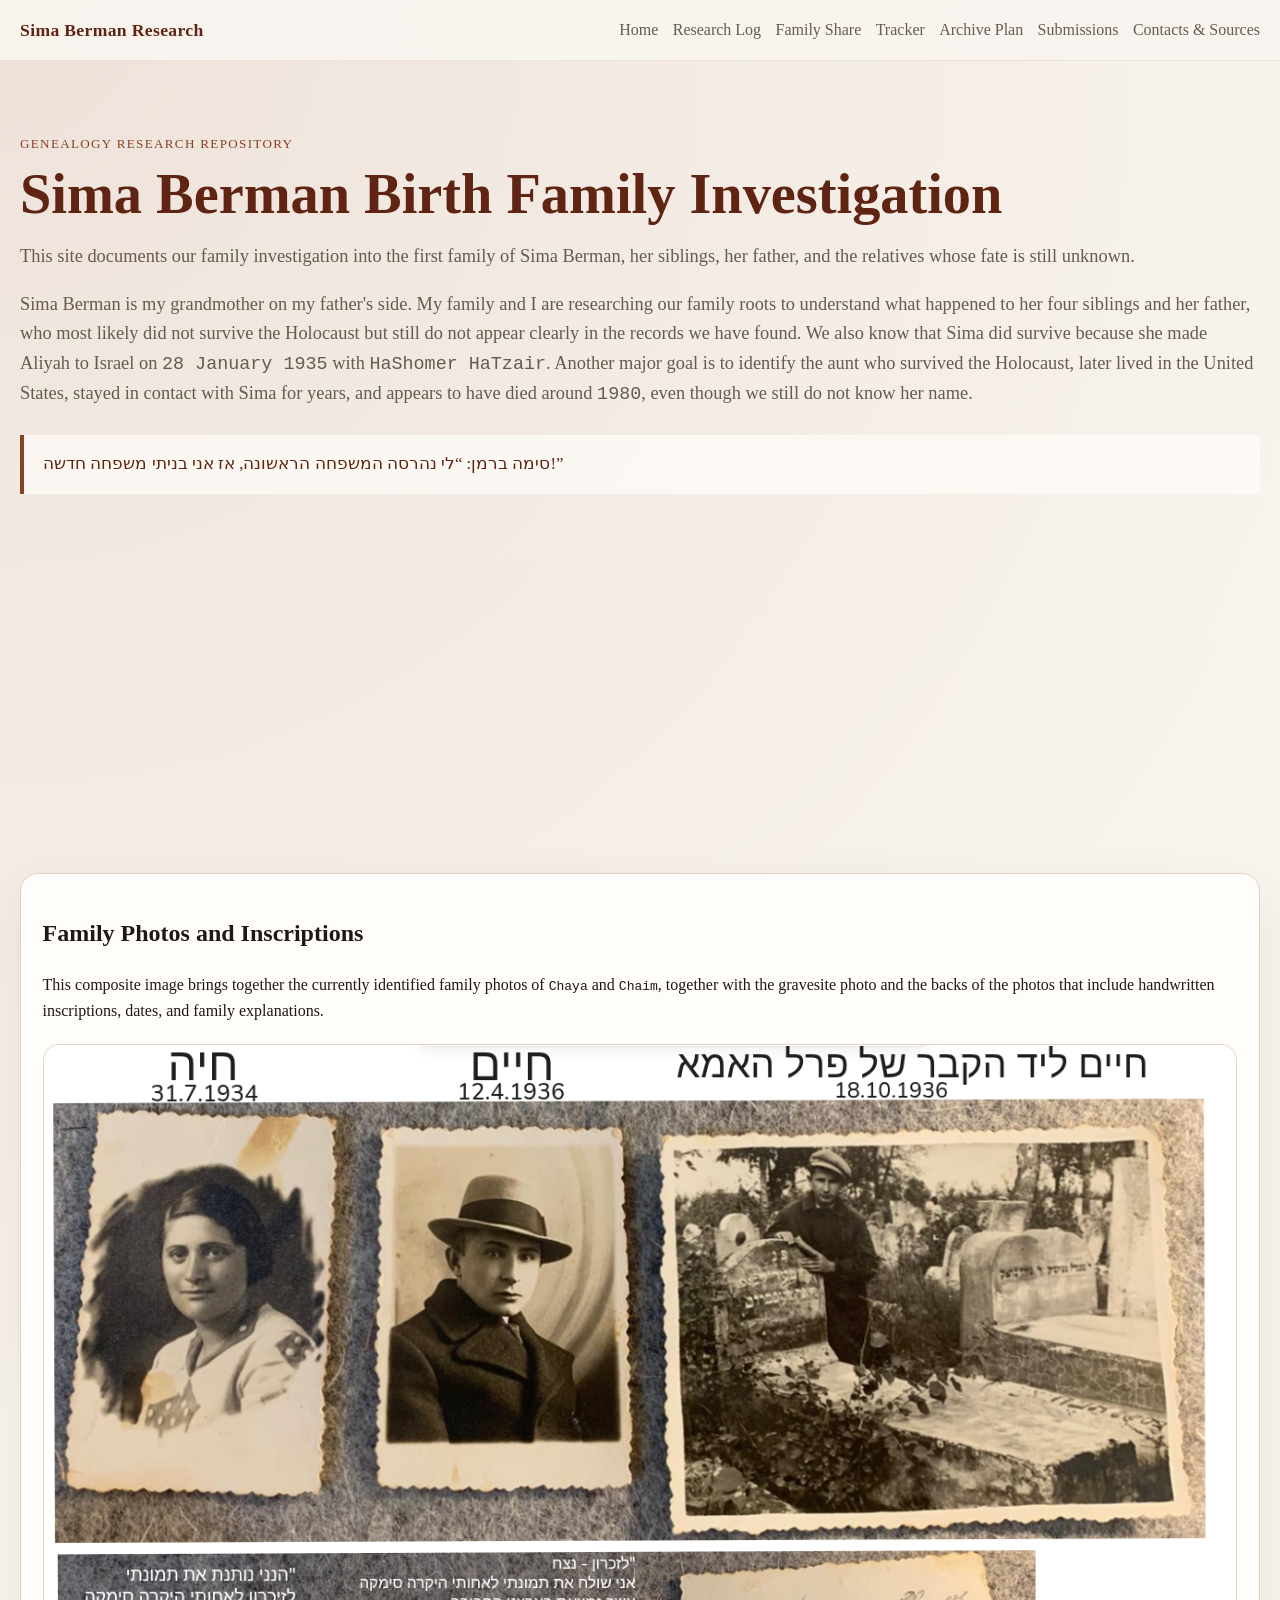
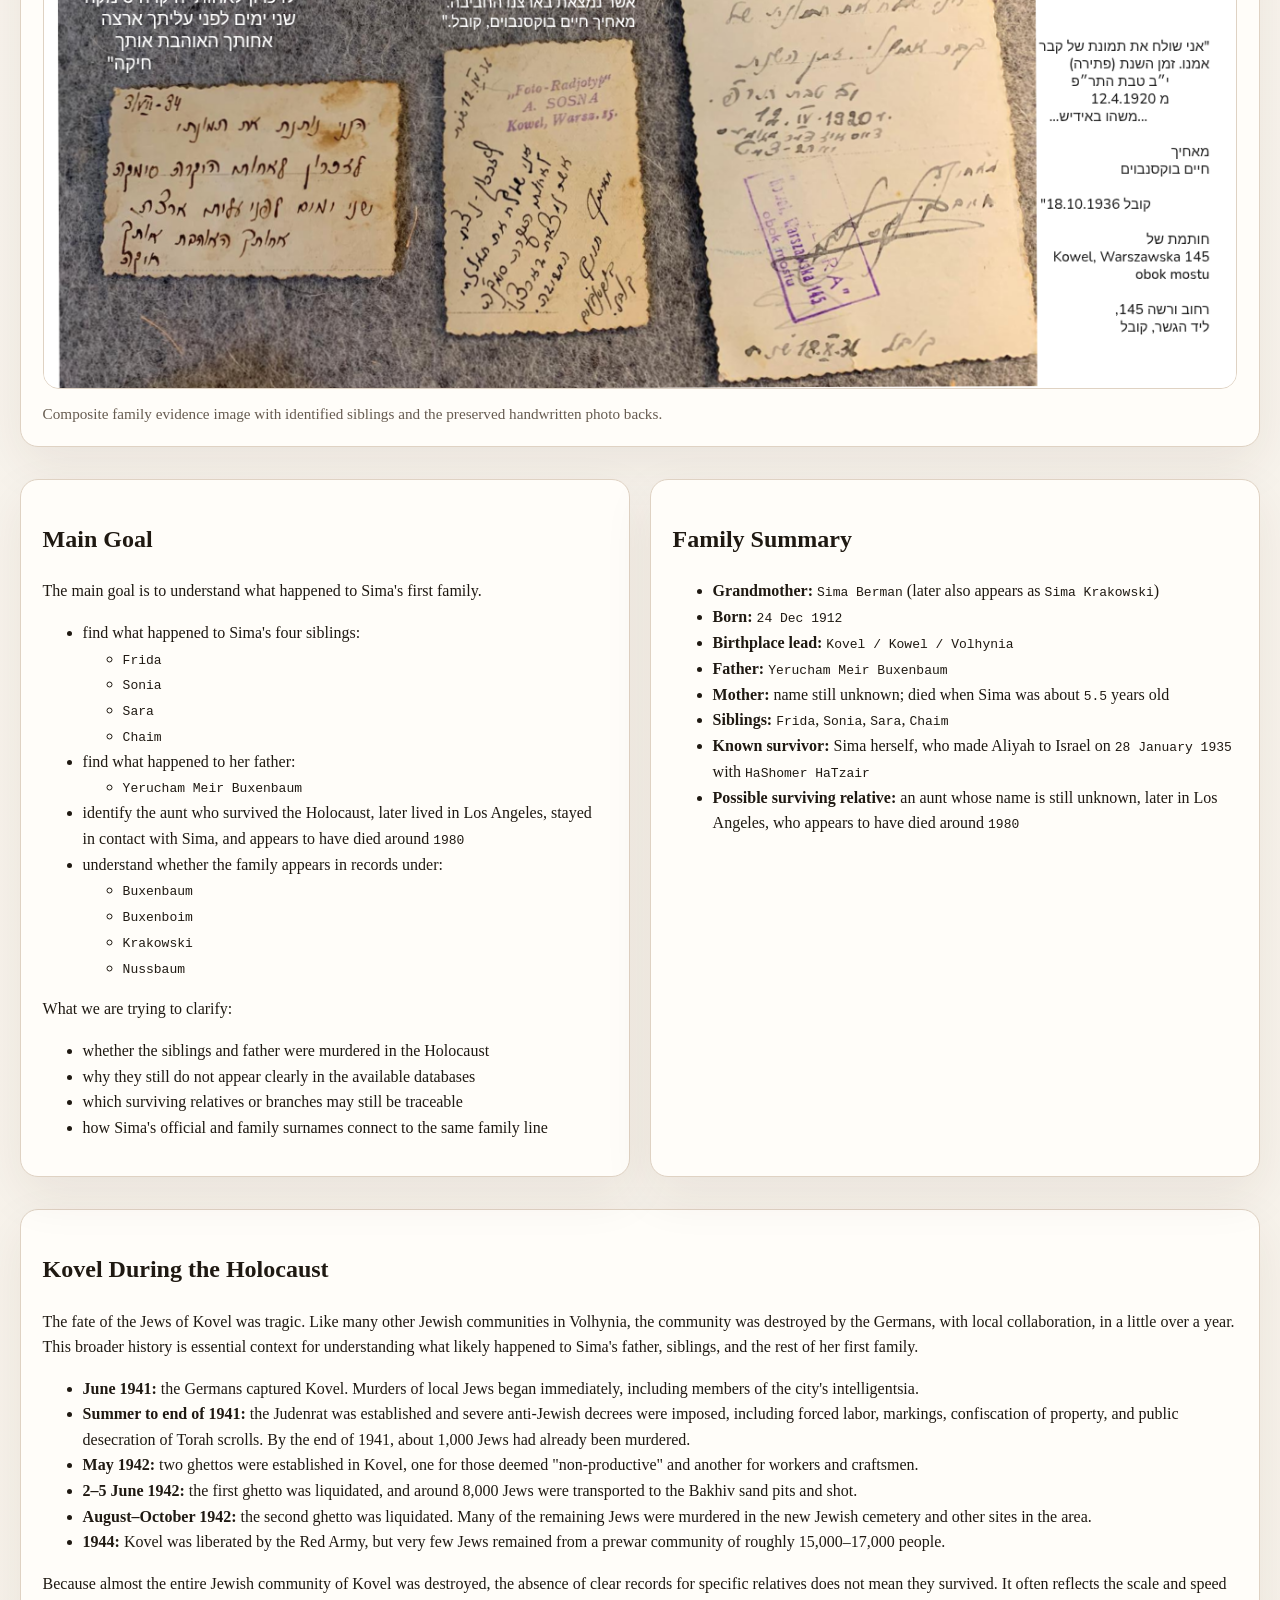
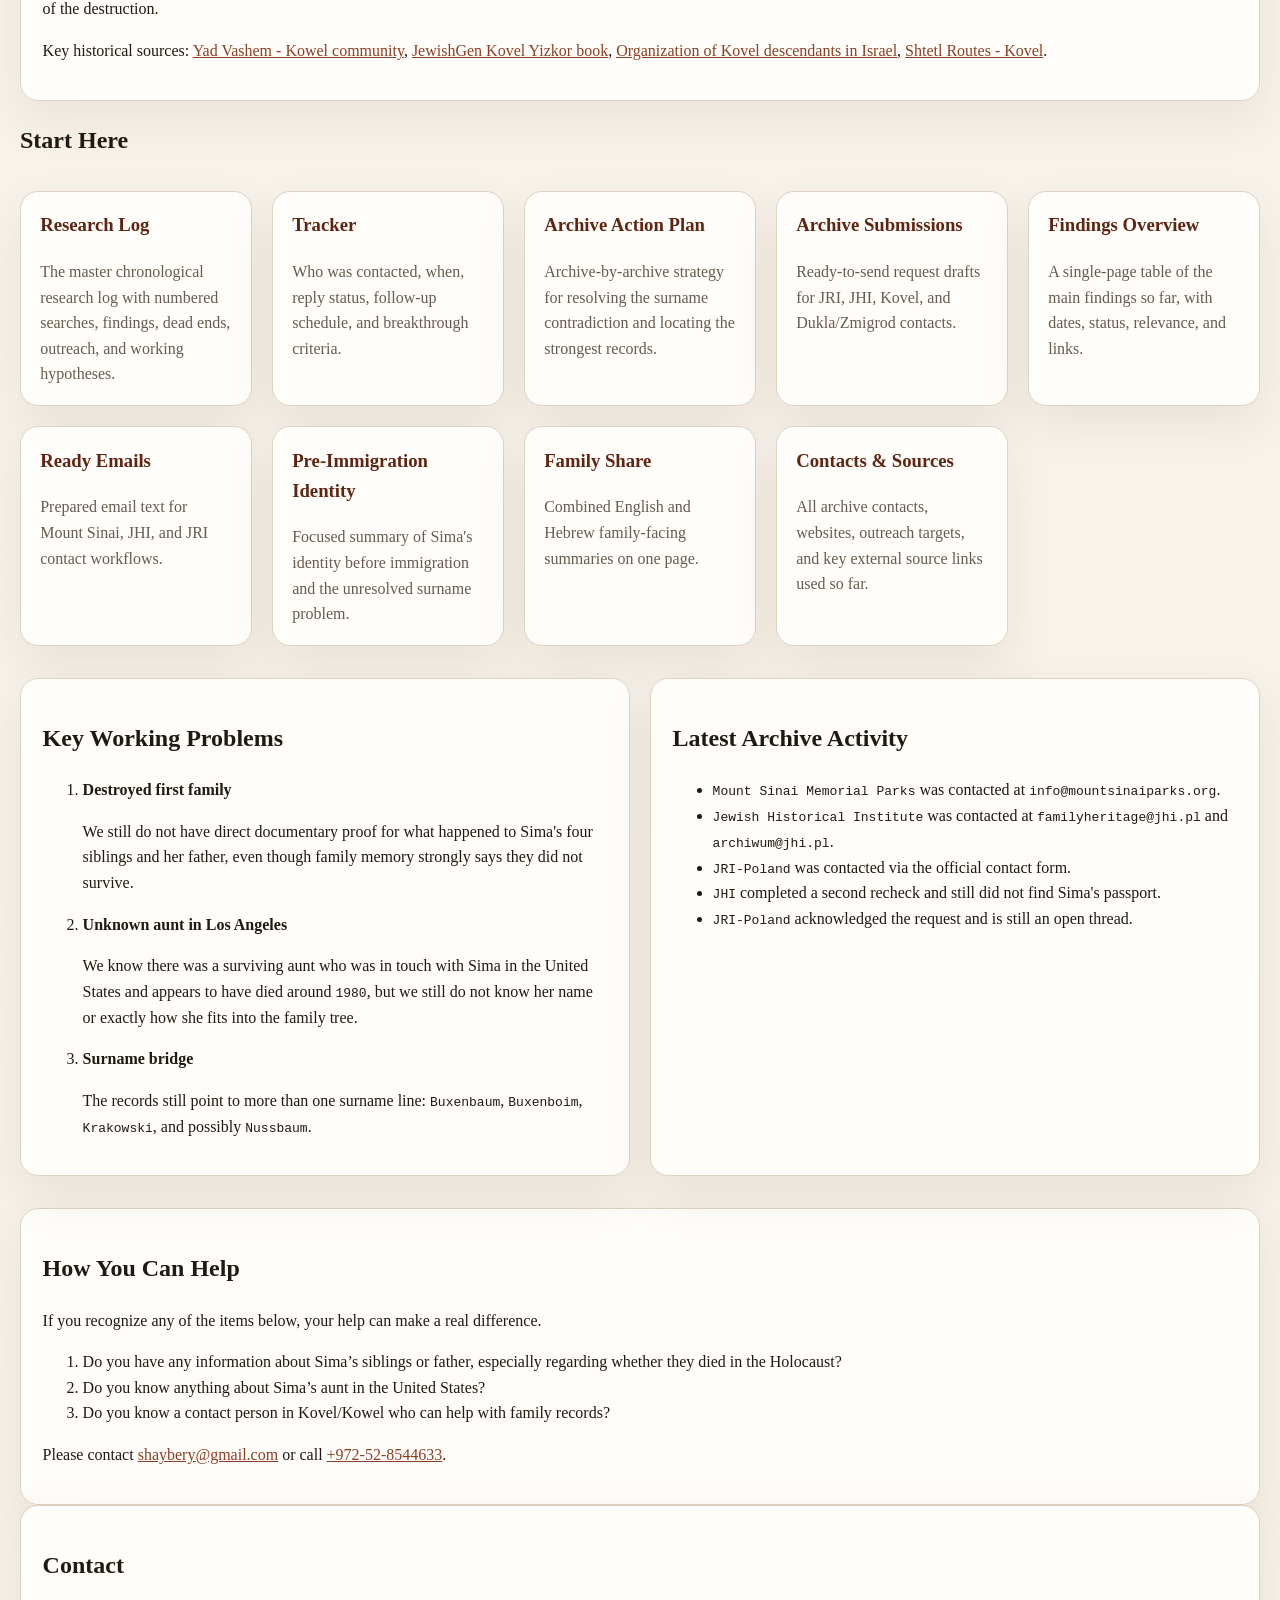
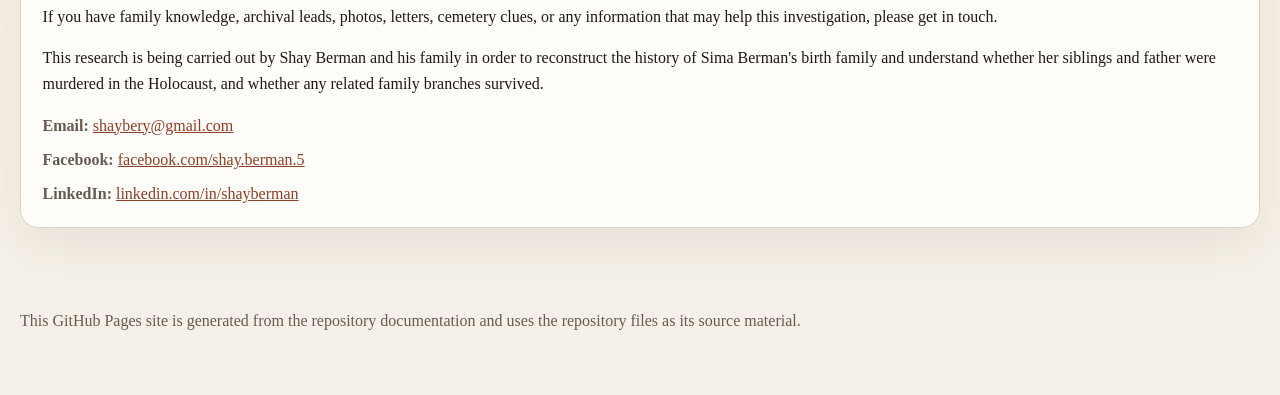
==== index.html @ 29e50964 "Move family image section before main goal" ====
<!doctype html>
<html lang="en">
  <head>
    <meta charset="utf-8" />
    <meta name="viewport" content="width=device-width, initial-scale=1" />
    <title>Sima Berman Research</title>
    <link rel="stylesheet" href="./style.css" />
  </head>
  <body>
    <header class="site-header">
      <div class="wrap">
        <a class="brand" href="./index.html">Sima Berman Research</a>
        <nav class="site-nav" aria-label="Primary">
          <a href="./index.html">Home</a>
          <a href="./docs.html?doc=RESEARCH_LOG.md">Research Log</a>
          <a href="./family-share.html">Family Share</a>
          <a href="./docs.html?doc=RESEARCH_TRACKER.md">Tracker</a>
          <a href="./docs.html?doc=ARCHIVE_ACTION_PLAN.md">Archive Plan</a>
          <a href="./docs.html?doc=ARCHIVE_SUBMISSIONS_READY.md">Submissions</a>
          <a href="./contacts.html">Contacts & Sources</a>
        </nav>
      </div>
    </header>

    <main class="wrap">
      <section class="hero">
        <div class="hero-copy">
          <p class="eyebrow">Genealogy Research Repository</p>
          <h1>Sima Berman Birth Family Investigation</h1>
          <p class="lede">
            This site documents our family investigation into the first family of
            Sima Berman, her siblings, her father, and the relatives whose fate is still unknown.
          </p>
          <p class="lede">
            Sima Berman is my grandmother on my father's side. My family and I are researching our family roots
            to understand what happened to her four siblings and her father, who most likely
            did not survive the Holocaust but still do not appear clearly in the records we have found.
            We also know that Sima did survive because she made Aliyah to Israel on
            <code>28 January 1935</code> with <code>HaShomer HaTzair</code>.
          Another major goal is to identify the aunt who survived the Holocaust, later lived in the United States,
          stayed in contact with Sima for years, and appears to have died around <code>1980</code>, even though we still do not know her name.
          </p>
        <blockquote class="hero-quote">
          סימה ברמן: &ldquo;לי נהרסה המשפחה הראשונה, אז אני בניתי משפחה חדשה!&rdquo;
        </blockquote>
        </div>
      </section>

      <section class="card image-feature">
        <h2>Family Photos and Inscriptions</h2>
        <p>
          This composite image brings together the currently identified family photos of
          <code>Chaya</code> and <code>Chaim</code>, together with the gravesite photo and the
          backs of the photos that include handwritten inscriptions, dates, and family explanations.
        </p>
        <figure class="featured-figure">
          <img
            src="./assets/images/family/sima-siblings-composite.png"
            alt="Composite family image showing Chaya, Chaim, a gravesite photo, and the backs of family photos with inscriptions"
          />
          <figcaption>
            Composite family evidence image with identified siblings and the preserved handwritten photo backs.
          </figcaption>
        </figure>
      </section>

      <section class="grid two">
        <article class="card">
          <h2>Main Goal</h2>
          <p>The main goal is to understand what happened to Sima's first family.</p>
          <ul>
            <li>find what happened to Sima's four siblings:
              <ul>
                <li><code>Frida</code></li>
                <li><code>Sonia</code></li>
                <li><code>Sara</code></li>
                <li><code>Chaim</code></li>
              </ul>
            </li>
            <li>find what happened to her father:
              <ul>
                <li><code>Yerucham Meir Buxenbaum</code></li>
              </ul>
            </li>
            <li>identify the aunt who survived the Holocaust, later lived in Los Angeles, stayed in contact with Sima, and appears to have died around <code>1980</code></li>
            <li>understand whether the family appears in records under:
              <ul>
                <li><code>Buxenbaum</code></li>
                <li><code>Buxenboim</code></li>
                <li><code>Krakowski</code></li>
                <li><code>Nussbaum</code></li>
              </ul>
            </li>
          </ul>
          <p>What we are trying to clarify:</p>
          <ul>
            <li>whether the siblings and father were murdered in the Holocaust</li>
            <li>why they still do not appear clearly in the available databases</li>
            <li>which surviving relatives or branches may still be traceable</li>
            <li>how Sima's official and family surnames connect to the same family line</li>
          </ul>
        </article>

        <article class="card">
          <h2>Family Summary</h2>
          <ul>
            <li><strong>Grandmother:</strong> <code>Sima Berman</code> (later also appears as <code>Sima Krakowski</code>)</li>
            <li><strong>Born:</strong> <code>24 Dec 1912</code></li>
            <li><strong>Birthplace lead:</strong> <code>Kovel / Kowel / Volhynia</code></li>
            <li><strong>Father:</strong> <code>Yerucham Meir Buxenbaum</code></li>
            <li><strong>Mother:</strong> name still unknown; died when Sima was about <code>5.5</code> years old</li>
            <li><strong>Siblings:</strong> <code>Frida</code>, <code>Sonia</code>, <code>Sara</code>, <code>Chaim</code></li>
            <li><strong>Known survivor:</strong> Sima herself, who made Aliyah to Israel on <code>28 January 1935</code> with <code>HaShomer HaTzair</code></li>
            <li><strong>Possible surviving relative:</strong> an aunt whose name is still unknown, later in Los Angeles, who appears to have died around <code>1980</code></li>
          </ul>
        </article>
      </section>

      <section class="card">
        <h2>Kovel During the Holocaust</h2>
        <p>
          The fate of the Jews of Kovel was tragic. Like many other Jewish communities in Volhynia,
          the community was destroyed by the Germans, with local collaboration, in a little over a year.
          This broader history is essential context for understanding what likely happened to Sima's father,
          siblings, and the rest of her first family.
        </p>
        <ul>
          <li><strong>June 1941:</strong> the Germans captured Kovel. Murders of local Jews began immediately, including members of the city's intelligentsia.</li>
          <li><strong>Summer to end of 1941:</strong> the Judenrat was established and severe anti-Jewish decrees were imposed, including forced labor, markings, confiscation of property, and public desecration of Torah scrolls. By the end of 1941, about 1,000 Jews had already been murdered.</li>
          <li><strong>May 1942:</strong> two ghettos were established in Kovel, one for those deemed "non-productive" and another for workers and craftsmen.</li>
          <li><strong>2–5 June 1942:</strong> the first ghetto was liquidated, and around 8,000 Jews were transported to the Bakhiv sand pits and shot.</li>
          <li><strong>August–October 1942:</strong> the second ghetto was liquidated. Many of the remaining Jews were murdered in the new Jewish cemetery and other sites in the area.</li>
          <li><strong>1944:</strong> Kovel was liberated by the Red Army, but very few Jews remained from a prewar community of roughly 15,000–17,000 people.</li>
        </ul>
        <p>
          Because almost the entire Jewish community of Kovel was destroyed, the absence of clear records for
          specific relatives does not mean they survived. It often reflects the scale and speed of the destruction.
        </p>
        <p>
          Key historical sources:
          <a href="https://collections.yadvashem.org/en/untold-stories/community/14622122-Kowel" target="_blank" rel="noreferrer">Yad Vashem - Kowel community</a>,
          <a href="https://www.jewishgen.org/yizkor/kovel1/kov483.html" target="_blank" rel="noreferrer">JewishGen Kovel Yizkor book</a>,
          <a href="https://www.israeli-kovel-org.org/english.html" target="_blank" rel="noreferrer">Organization of Kovel descendants in Israel</a>,
          <a href="https://shtetlroutes.eu/en/kovel-putvnik/" target="_blank" rel="noreferrer">Shtetl Routes - Kovel</a>.
        </p>
      </section>

      <section>
        <h2>Start Here</h2>
        <div class="grid docs-grid">
          <a class="doc-card" href="./docs.html?doc=RESEARCH_LOG.md">
            <h3>Research Log</h3>
            <p>The master chronological research log with numbered searches, findings, dead ends, outreach, and working hypotheses.</p>
          </a>
          <a class="doc-card" href="./docs.html?doc=RESEARCH_TRACKER.md">
            <h3>Tracker</h3>
            <p>Who was contacted, when, reply status, follow-up schedule, and breakthrough criteria.</p>
          </a>
          <a class="doc-card" href="./docs.html?doc=ARCHIVE_ACTION_PLAN.md">
            <h3>Archive Action Plan</h3>
            <p>Archive-by-archive strategy for resolving the surname contradiction and locating the strongest records.</p>
          </a>
          <a class="doc-card" href="./docs.html?doc=ARCHIVE_SUBMISSIONS_READY.md">
            <h3>Archive Submissions</h3>
            <p>Ready-to-send request drafts for JRI, JHI, Kovel, and Dukla/Zmigrod contacts.</p>
          </a>
          <a class="doc-card" href="./docs.html?doc=FINDINGS_OVERVIEW.md">
            <h3>Findings Overview</h3>
            <p>A single-page table of the main findings so far, with dates, status, relevance, and links.</p>
          </a>
          <a class="doc-card" href="./docs.html?doc=READY_TO_SEND_EMAILS.md">
            <h3>Ready Emails</h3>
            <p>Prepared email text for Mount Sinai, JHI, and JRI contact workflows.</p>
          </a>
          <a class="doc-card" href="./docs.html?doc=SIMA_PRE_IMMIGRATION_IDENTITY.md">
            <h3>Pre-Immigration Identity</h3>
            <p>Focused summary of Sima's identity before immigration and the unresolved surname problem.</p>
          </a>
          <a class="doc-card" href="./family-share.html">
            <h3>Family Share</h3>
            <p>Combined English and Hebrew family-facing summaries on one page.</p>
          </a>
          <a class="doc-card" href="./contacts.html">
            <h3>Contacts & Sources</h3>
            <p>All archive contacts, websites, outreach targets, and key external source links used so far.</p>
          </a>
        </div>
      </section>

      <section class="grid two">
        <article class="card">
          <h2>Key Working Problems</h2>
          <ol>
            <li>
              <strong>Destroyed first family</strong>
              <p>We still do not have direct documentary proof for what happened to Sima's four siblings and her father, even though family memory strongly says they did not survive.</p>
            </li>
            <li>
              <strong>Unknown aunt in Los Angeles</strong>
              <p>We know there was a surviving aunt who was in touch with Sima in the United States and appears to have died around <code>1980</code>, but we still do not know her name or exactly how she fits into the family tree.</p>
            </li>
            <li>
              <strong>Surname bridge</strong>
              <p>The records still point to more than one surname line: <code>Buxenbaum</code>, <code>Buxenboim</code>, <code>Krakowski</code>, and possibly <code>Nussbaum</code>.</p>
            </li>
          </ol>
        </article>

        <article class="card">
          <h2>Latest Archive Activity</h2>
          <ul>
            <li><code>Mount Sinai Memorial Parks</code> was contacted at <code>info@mountsinaiparks.org</code>.</li>
            <li><code>Jewish Historical Institute</code> was contacted at <code>familyheritage@jhi.pl</code> and <code>archiwum@jhi.pl</code>.</li>
            <li><code>JRI-Poland</code> was contacted via the official contact form.</li>
            <li><code>JHI</code> completed a second recheck and still did not find Sima's passport.</li>
            <li><code>JRI-Poland</code> acknowledged the request and is still an open thread.</li>
          </ul>
        </article>
      </section>

      <section class="card">
        <h2>How You Can Help</h2>
        <p>If you recognize any of the items below, your help can make a real difference.</p>
        <ol>
          <li>Do you have any information about Sima’s siblings or father, especially regarding whether they died in the Holocaust?</li>
          <li>Do you know anything about Sima’s aunt in the United States?</li>
          <li>Do you know a contact person in Kovel/Kowel who can help with family records?</li>
        </ol>
        <p>Please contact <a href="mailto:shaybery@gmail.com">shaybery@gmail.com</a> or call <a href="tel:+972528544633">+972-52-8544633</a>.</p>
      </section>

      <section class="card contact-card">
        <h2>Contact</h2>
        <p>
          If you have family knowledge, archival leads, photos, letters, cemetery clues,
          or any information that may help this investigation, please get in touch.
        </p>
        <p>
          This research is being carried out by Shay Berman and his family in order to reconstruct
          the history of Sima Berman's birth family and understand whether her siblings and father
          were murdered in the Holocaust, and whether any related family branches survived.
        </p>
        <ul class="contact-list">
          <li><strong>Email:</strong> <a href="mailto:shaybery@gmail.com">shaybery@gmail.com</a></li>
          <li><strong>Facebook:</strong> <a href="https://www.facebook.com/shay.berman.5" target="_blank" rel="noreferrer">facebook.com/shay.berman.5</a></li>
          <li><strong>LinkedIn:</strong> <a href="https://www.linkedin.com/in/shayberman/" target="_blank" rel="noreferrer">linkedin.com/in/shayberman</a></li>
        </ul>
      </section>
    </main>

    <footer class="site-footer">
      <div class="wrap">
        <p>This GitHub Pages site is generated from the repository documentation and uses the repository files as its source material.</p>
      </div>
    </footer>
  </body>
</html>
---- style.css ----
:root {
  --bg: #f6f1e8;
  --surface: #fffdf9;
  --surface-2: #f1eadf;
  --text: #1f1912;
  --muted: #665b50;
  --accent: #8b3f24;
  --accent-dark: #5f2512;
  --border: #dfd2c3;
  --shadow: 0 18px 50px rgba(65, 43, 24, 0.08);
  --radius: 18px;
}

* {
  box-sizing: border-box;
}

body {
  margin: 0;
  font-family: Georgia, "Times New Roman", serif;
  color: var(--text);
  background:
    radial-gradient(circle at top left, rgba(139, 63, 36, 0.1), transparent 28%),
    linear-gradient(180deg, #f9f5ef 0%, var(--bg) 100%);
  line-height: 1.6;
}

a {
  color: var(--accent);
}

.wrap {
  width: min(1380px, calc(100% - 2.5rem));
  margin: 0 auto;
}

.site-header {
  position: sticky;
  top: 0;
  z-index: 10;
  backdrop-filter: blur(10px);
  background: rgba(249, 245, 239, 0.92);
  border-bottom: 1px solid rgba(95, 37, 18, 0.08);
}

.site-header .wrap {
  display: flex;
  align-items: center;
  justify-content: space-between;
  gap: 1rem;
  padding: 1rem 0;
}

.brand {
  font-size: 1.1rem;
  font-weight: 700;
  letter-spacing: 0.02em;
  text-decoration: none;
  color: var(--accent-dark);
}

.site-nav {
  display: flex;
  flex-wrap: wrap;
  gap: 0.9rem;
}

.site-nav a {
  text-decoration: none;
  color: var(--muted);
}

.site-nav a:hover,
.site-nav a:focus {
  color: var(--accent-dark);
}

.hero {
  padding: 4.5rem 0 2.5rem;
  min-height: calc(100vh - 88px);
  display: grid;
  grid-template-columns: 1fr;
  width: 100%;
}

.eyebrow {
  margin: 0 0 0.75rem;
  text-transform: uppercase;
  letter-spacing: 0.1em;
  font-size: 0.82rem;
  color: var(--accent);
}

.hero h1 {
  margin: 0;
  font-size: clamp(2.8rem, 4.4vw, 4.8rem);
  line-height: 1.02;
  color: var(--accent-dark);
  max-width: none;
}

.lede {
  max-width: none;
  font-size: 1.15rem;
  color: var(--muted);
}

.hero-copy {
  max-width: none;
  width: 100%;
}

.hero-quote {
  margin: 1.6rem 0 0;
  padding: 1rem 1.2rem;
  max-width: none;
  border-left: 4px solid var(--accent);
  background: rgba(255, 253, 249, 0.72);
  color: var(--accent-dark);
  font-size: 1.05rem;
}

.hero-actions {
  display: flex;
  flex-wrap: wrap;
  gap: 0.75rem;
  margin-top: 1.5rem;
}

.button {
  display: inline-flex;
  align-items: center;
  justify-content: center;
  padding: 0.8rem 1.15rem;
  border-radius: 999px;
  border: 1px solid var(--border);
  text-decoration: none;
  color: var(--accent-dark);
  background: var(--surface);
}

.button.primary {
  background: var(--accent-dark);
  color: white;
  border-color: var(--accent-dark);
}

.grid {
  display: grid;
  gap: 1.25rem;
  margin: 2rem 0;
}

.grid.two {
  grid-template-columns: repeat(2, minmax(0, 1fr));
}

.docs-grid {
  grid-template-columns: repeat(auto-fit, minmax(220px, 1fr));
}

.card,
.doc-card,
.doc-sidebar,
.doc-main {
  background: var(--surface);
  border: 1px solid var(--border);
  border-radius: var(--radius);
  box-shadow: var(--shadow);
}

.card {
  padding: 1.25rem 1.35rem;
}

.doc-card {
  display: block;
  padding: 1.15rem 1.2rem;
  text-decoration: none;
  color: inherit;
}

.doc-card h3 {
  margin-top: 0;
  color: var(--accent-dark);
}

.doc-card p {
  margin-bottom: 0;
  color: var(--muted);
}

.site-footer {
  padding: 2rem 0 3rem;
  color: var(--muted);
}

.family-layout {
  display: grid;
  gap: 1.25rem;
  padding: 2rem 0 3rem;
}

.contact-card {
  margin-bottom: 2rem;
}

.image-feature {
  margin-top: 0;
}

.featured-figure {
  margin: 1.25rem 0 0;
}

.featured-figure img {
  display: block;
  width: 100%;
  border-radius: 16px;
  border: 1px solid var(--border);
  background: #fff;
}

.featured-figure figcaption {
  margin-top: 0.8rem;
  color: var(--muted);
  font-size: 0.95rem;
}

.contact-list {
  list-style: none;
  padding: 0;
  margin: 1rem 0 0;
  display: grid;
  gap: 0.55rem;
}

.contact-list li {
  color: var(--muted);
}

.search-card {
  margin: 1rem 0 2rem;
}

.search-bar,
.sidebar-search {
  display: flex;
  gap: 0.6rem;
  align-items: center;
}

.search-bar input,
.sidebar-search input {
  width: 100%;
  border: 1px solid var(--border);
  border-radius: 999px;
  padding: 0.75rem 1rem;
  font: inherit;
  background: #fff;
  color: var(--text);
}

.search-bar button,
.sidebar-search button {
  border: 1px solid var(--accent-dark);
  background: var(--accent-dark);
  color: #fff;
  border-radius: 999px;
  padding: 0.75rem 1rem;
  font: inherit;
  cursor: pointer;
}

.search-status {
  margin-top: 0.8rem;
  color: var(--muted);
  font-size: 0.95rem;
}

.search-status.compact {
  font-size: 0.88rem;
}

.search-results {
  margin-top: 1rem;
  display: grid;
  gap: 0.8rem;
}

.search-results.compact {
  max-height: 300px;
  overflow: auto;
}

.search-result {
  border: 1px solid var(--border);
  border-radius: 14px;
  padding: 0.9rem 1rem;
  background: #fff;
}

.search-result h3 {
  margin: 0 0 0.35rem;
  font-size: 1rem;
}

.search-result p {
  margin: 0;
  color: var(--muted);
}

.doc-layout {
  display: grid;
  grid-template-columns: 280px minmax(0, 1fr);
  gap: 1.25rem;
  padding: 2rem 0 3rem;
}

.doc-sidebar {
  padding: 1.1rem;
  align-self: start;
  position: sticky;
  top: 5.2rem;
}

.doc-sidebar h2 {
  margin-top: 0;
  font-size: 1rem;
  color: var(--accent-dark);
}

.doc-nav {
  display: flex;
  flex-direction: column;
  gap: 0.6rem;
}

.doc-nav a {
  text-decoration: none;
}

.doc-main {
  padding: 1.5rem;
  overflow: hidden;
}

.doc-meta {
  display: flex;
  flex-wrap: wrap;
  align-items: baseline;
  justify-content: space-between;
  gap: 0.75rem;
  margin-bottom: 1rem;
  padding-bottom: 1rem;
  border-bottom: 1px solid var(--border);
}

.doc-meta h1 {
  margin: 0;
  font-size: 1.7rem;
  color: var(--accent-dark);
}

.markdown-body h1,
.markdown-body h2,
.markdown-body h3,
.markdown-body h4 {
  color: var(--accent-dark);
  line-height: 1.2;
}

.markdown-body pre {
  overflow: auto;
  padding: 1rem;
  background: #241910;
  color: #f9f5ef;
  border-radius: 12px;
}

.markdown-body code {
  font-family: "SFMono-Regular", Consolas, monospace;
  background: var(--surface-2);
  padding: 0.1rem 0.28rem;
  border-radius: 6px;
}

.markdown-body pre code {
  background: transparent;
  padding: 0;
}

.table-wrap {
  width: 100%;
  overflow-x: auto;
  margin: 1rem 0 1.4rem;
  border: 1px solid var(--border);
  border-radius: 14px;
  background: #fff;
}

.markdown-body table,
.markdown-table {
  width: 100%;
  min-width: 760px;
  border-collapse: collapse;
}

.markdown-body th,
.markdown-body td {
  border: 1px solid var(--border);
  padding: 0.6rem 0.7rem;
  text-align: left;
  vertical-align: top;
}

.markdown-body th {
  background: var(--surface-2);
  color: var(--accent-dark);
  font-weight: 700;
}

.markdown-body tbody tr:nth-child(even) {
  background: #fcf8f2;
}

.markdown-body blockquote {
  margin: 1rem 0;
  padding: 0.25rem 1rem;
  border-left: 4px solid var(--accent);
  color: var(--muted);
  background: #fbf7f1;
}

@media (max-width: 860px) {
  .grid.two,
  .doc-layout {
    grid-template-columns: 1fr;
  }

  .hero {
    min-height: auto;
    padding-top: 3rem;
  }

  .hero h1 {
    max-width: none;
  }

  .doc-sidebar {
    position: static;
  }
}
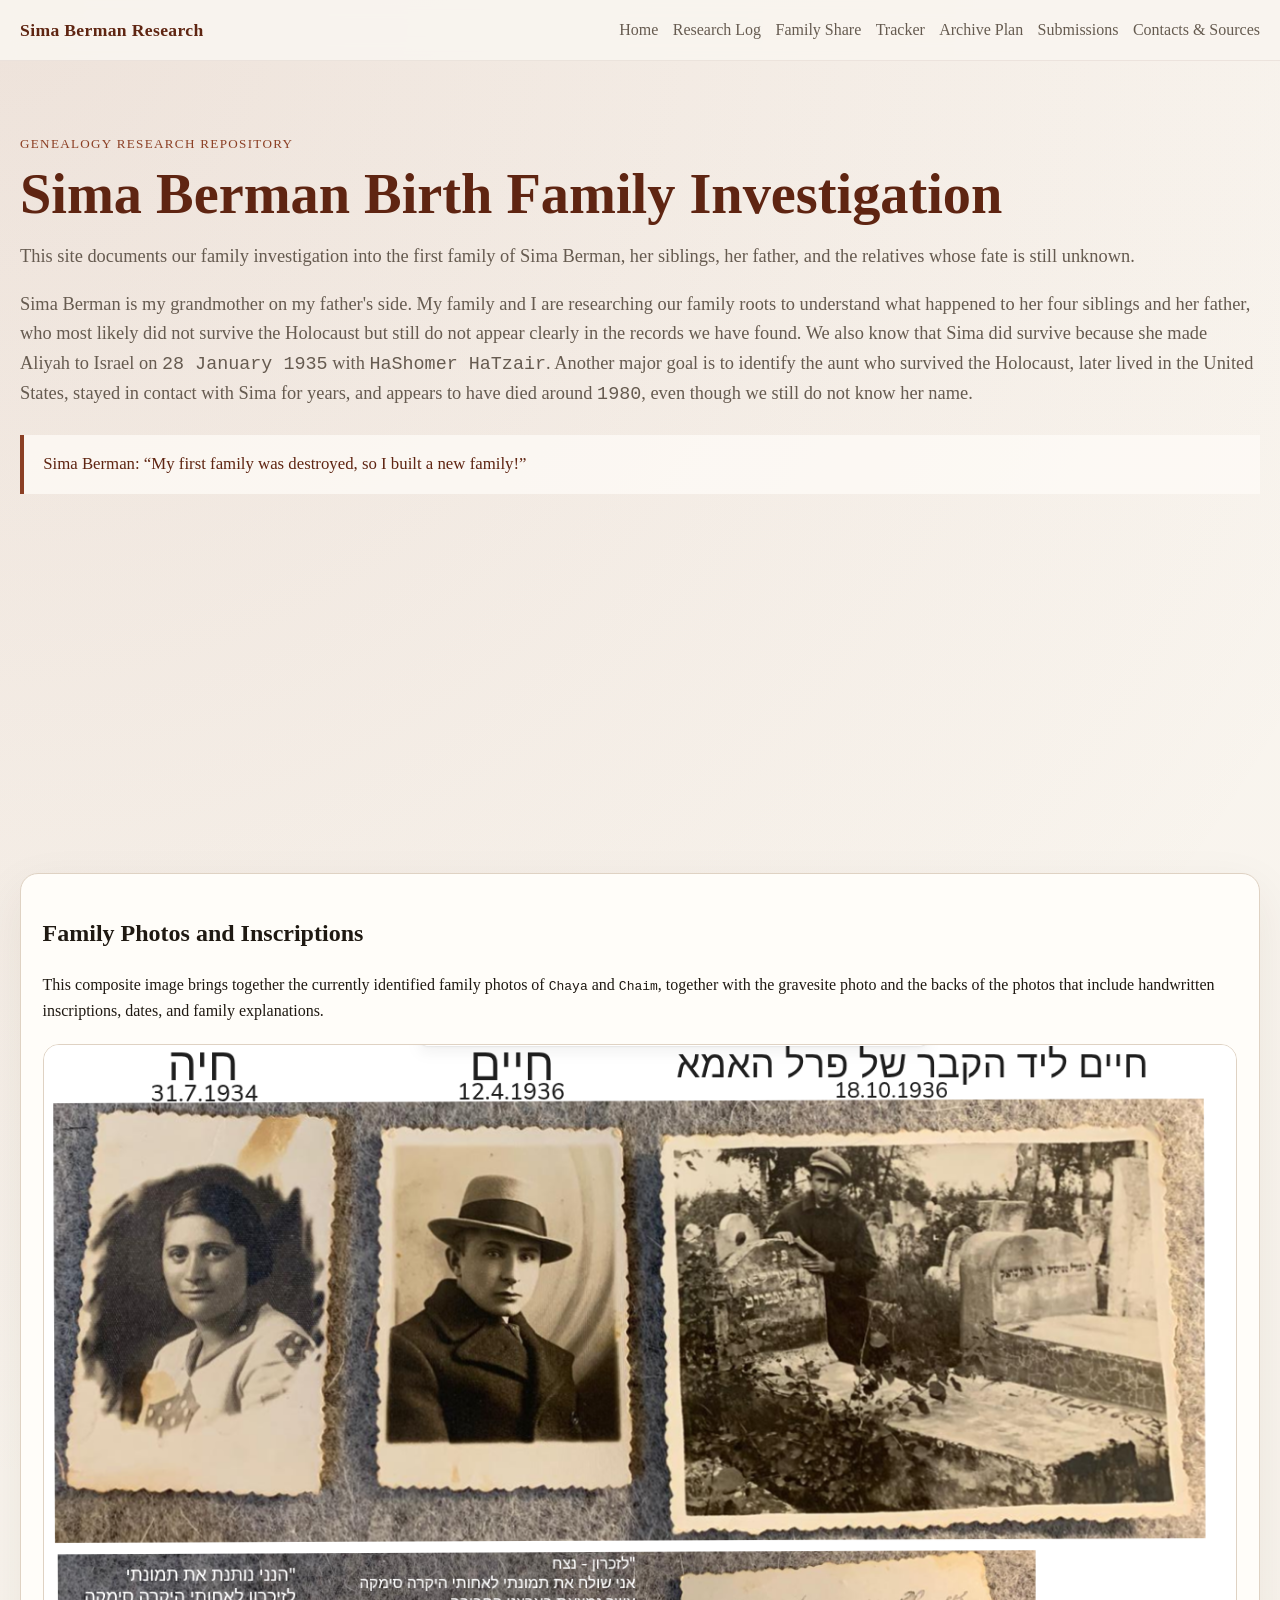
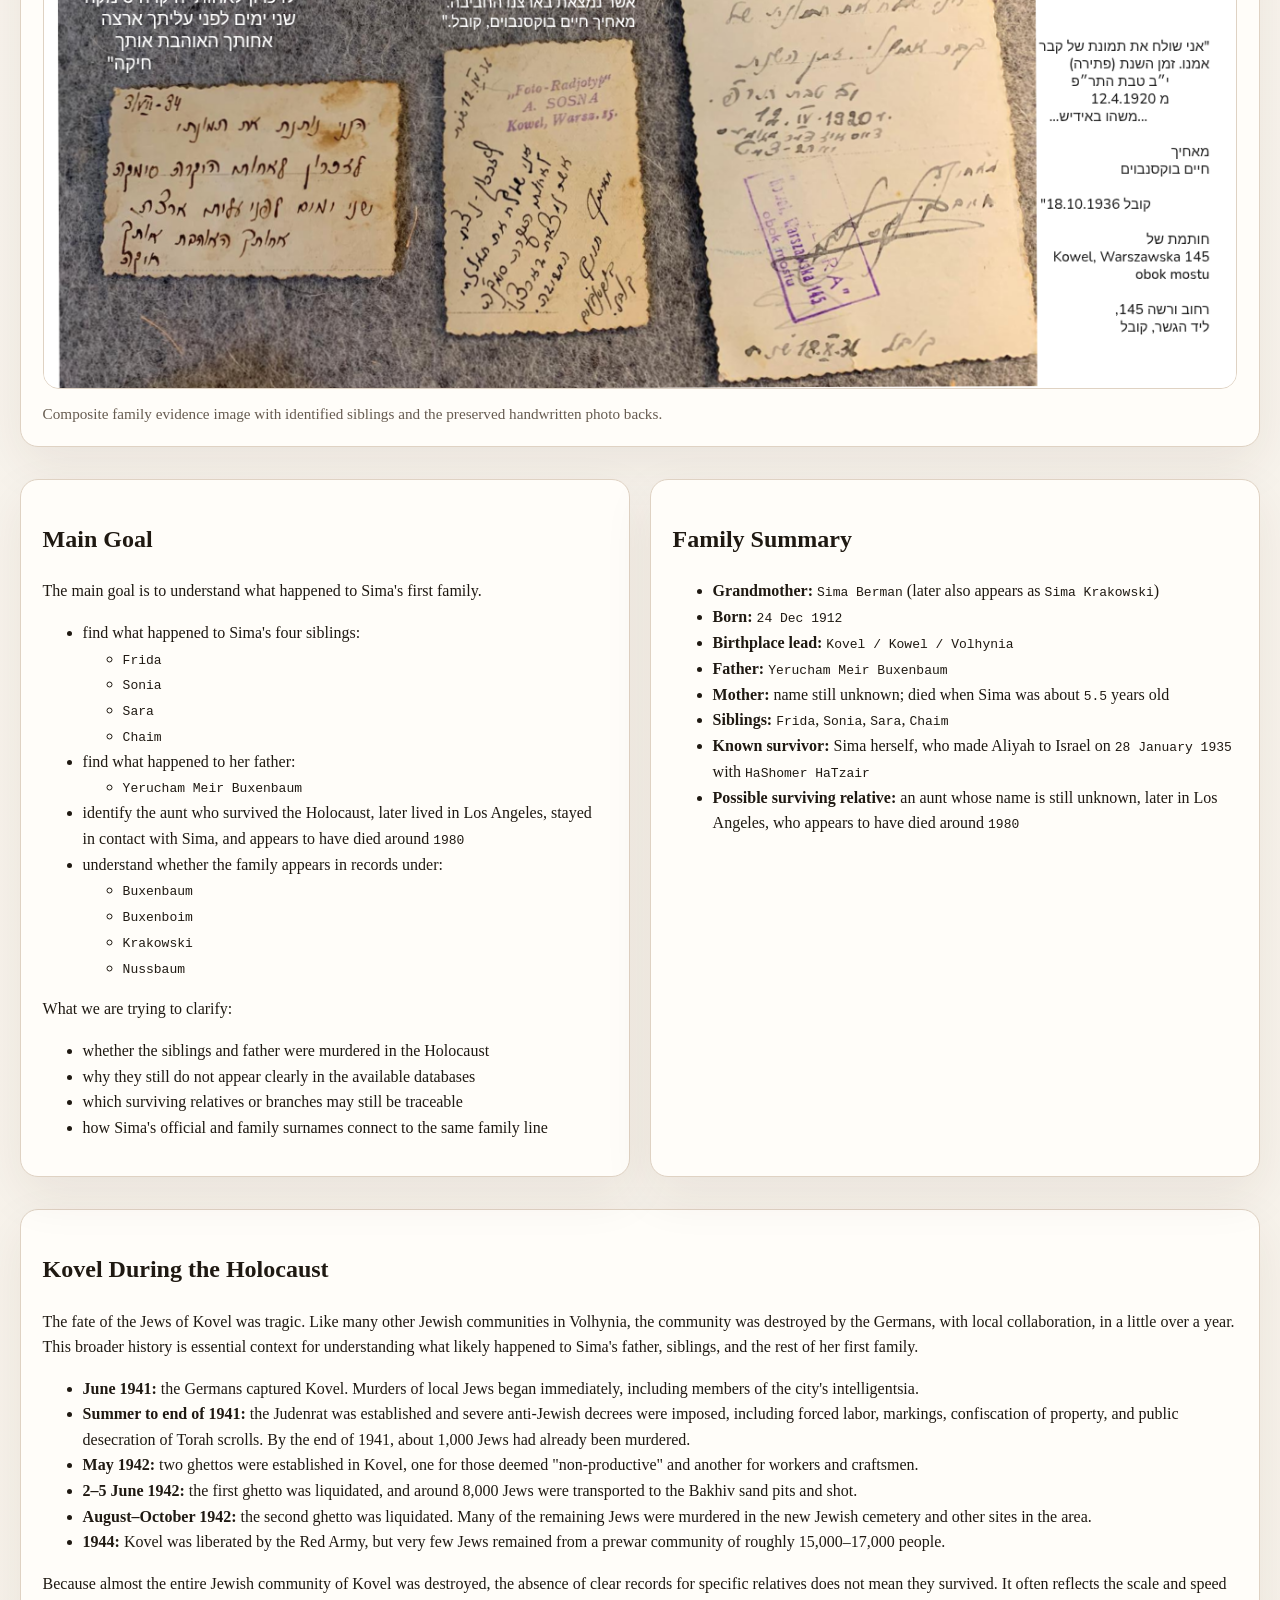
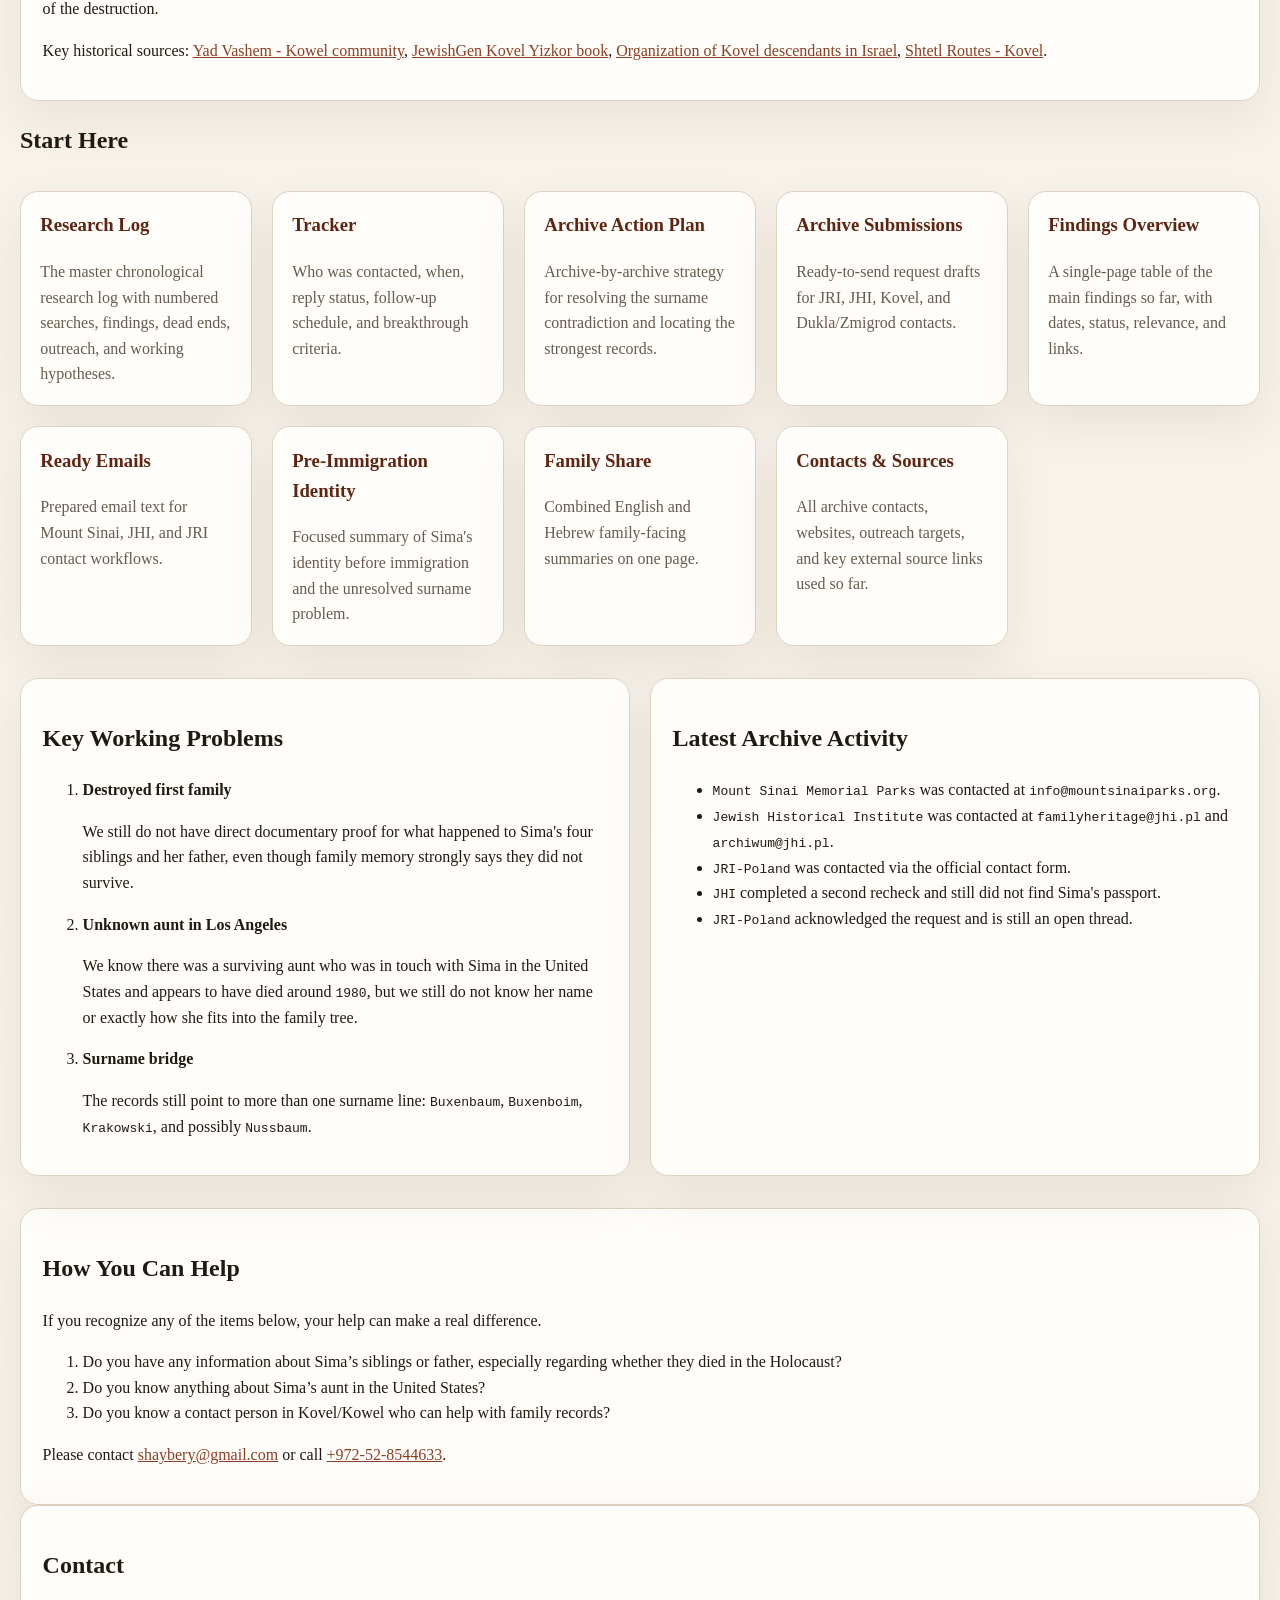
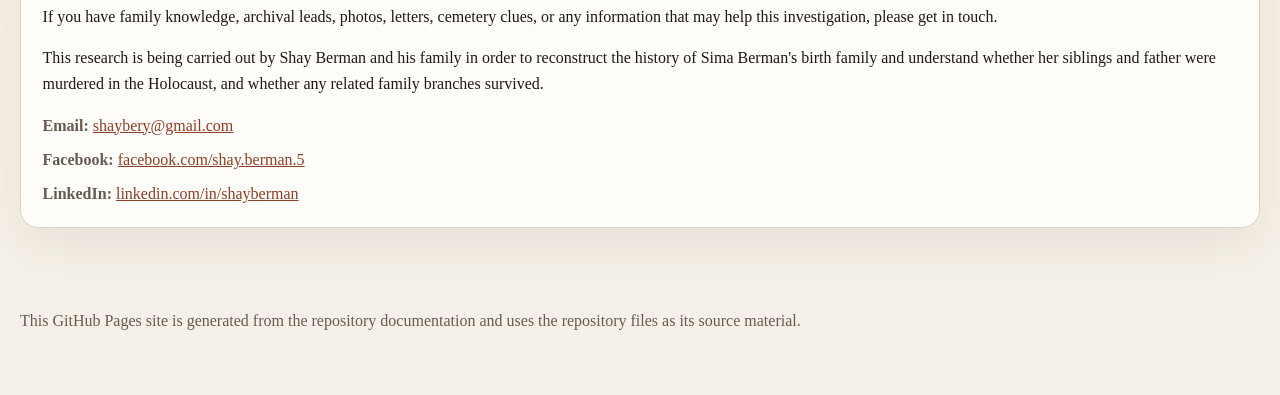
==== commit fd05b07c: "Translate homepage quote to English" ====
--- a/index.html
+++ b/index.html
@@ -41,7 +41,7 @@
           stayed in contact with Sima for years, and appears to have died around <code>1980</code>, even though we still do not know her name.
           </p>
         <blockquote class="hero-quote">
-          סימה ברמן: &ldquo;לי נהרסה המשפחה הראשונה, אז אני בניתי משפחה חדשה!&rdquo;
+          Sima Berman: &ldquo;My first family was destroyed, so I built a new family!&rdquo;
         </blockquote>
         </div>
       </section>
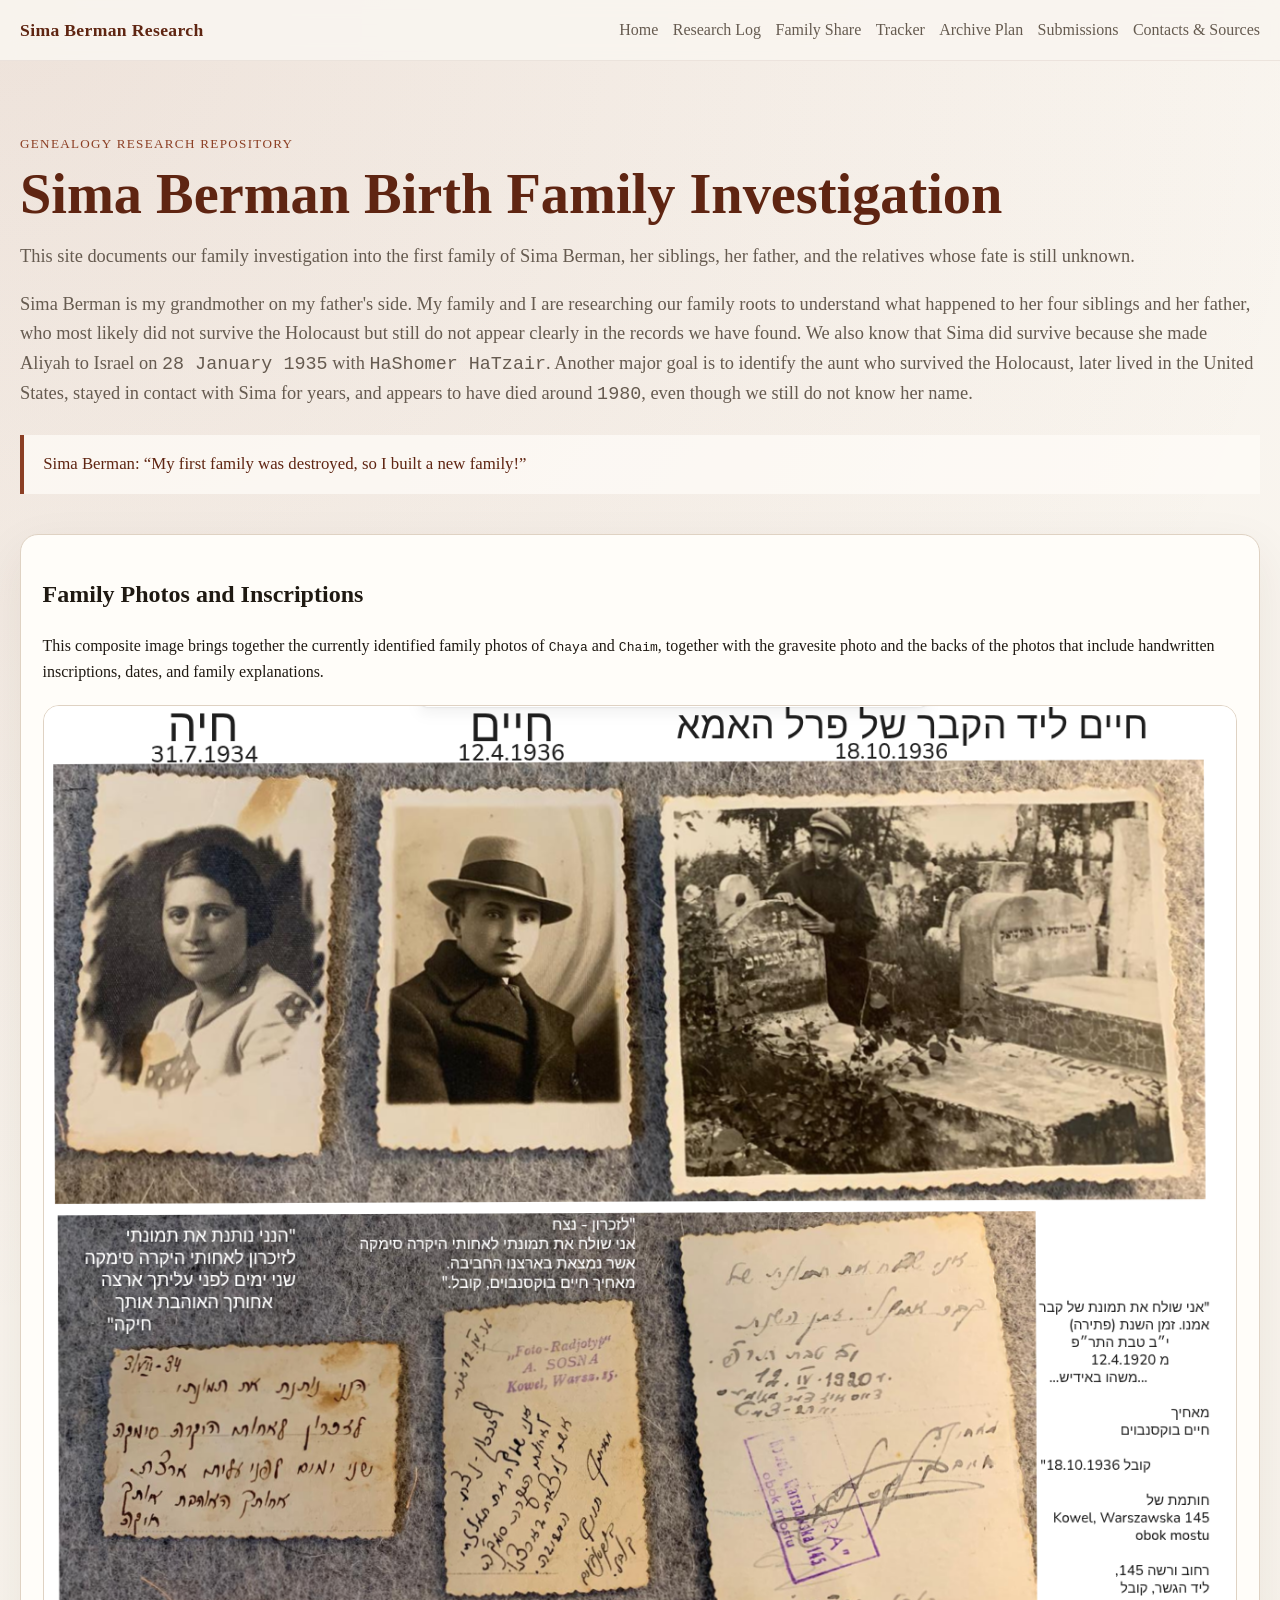
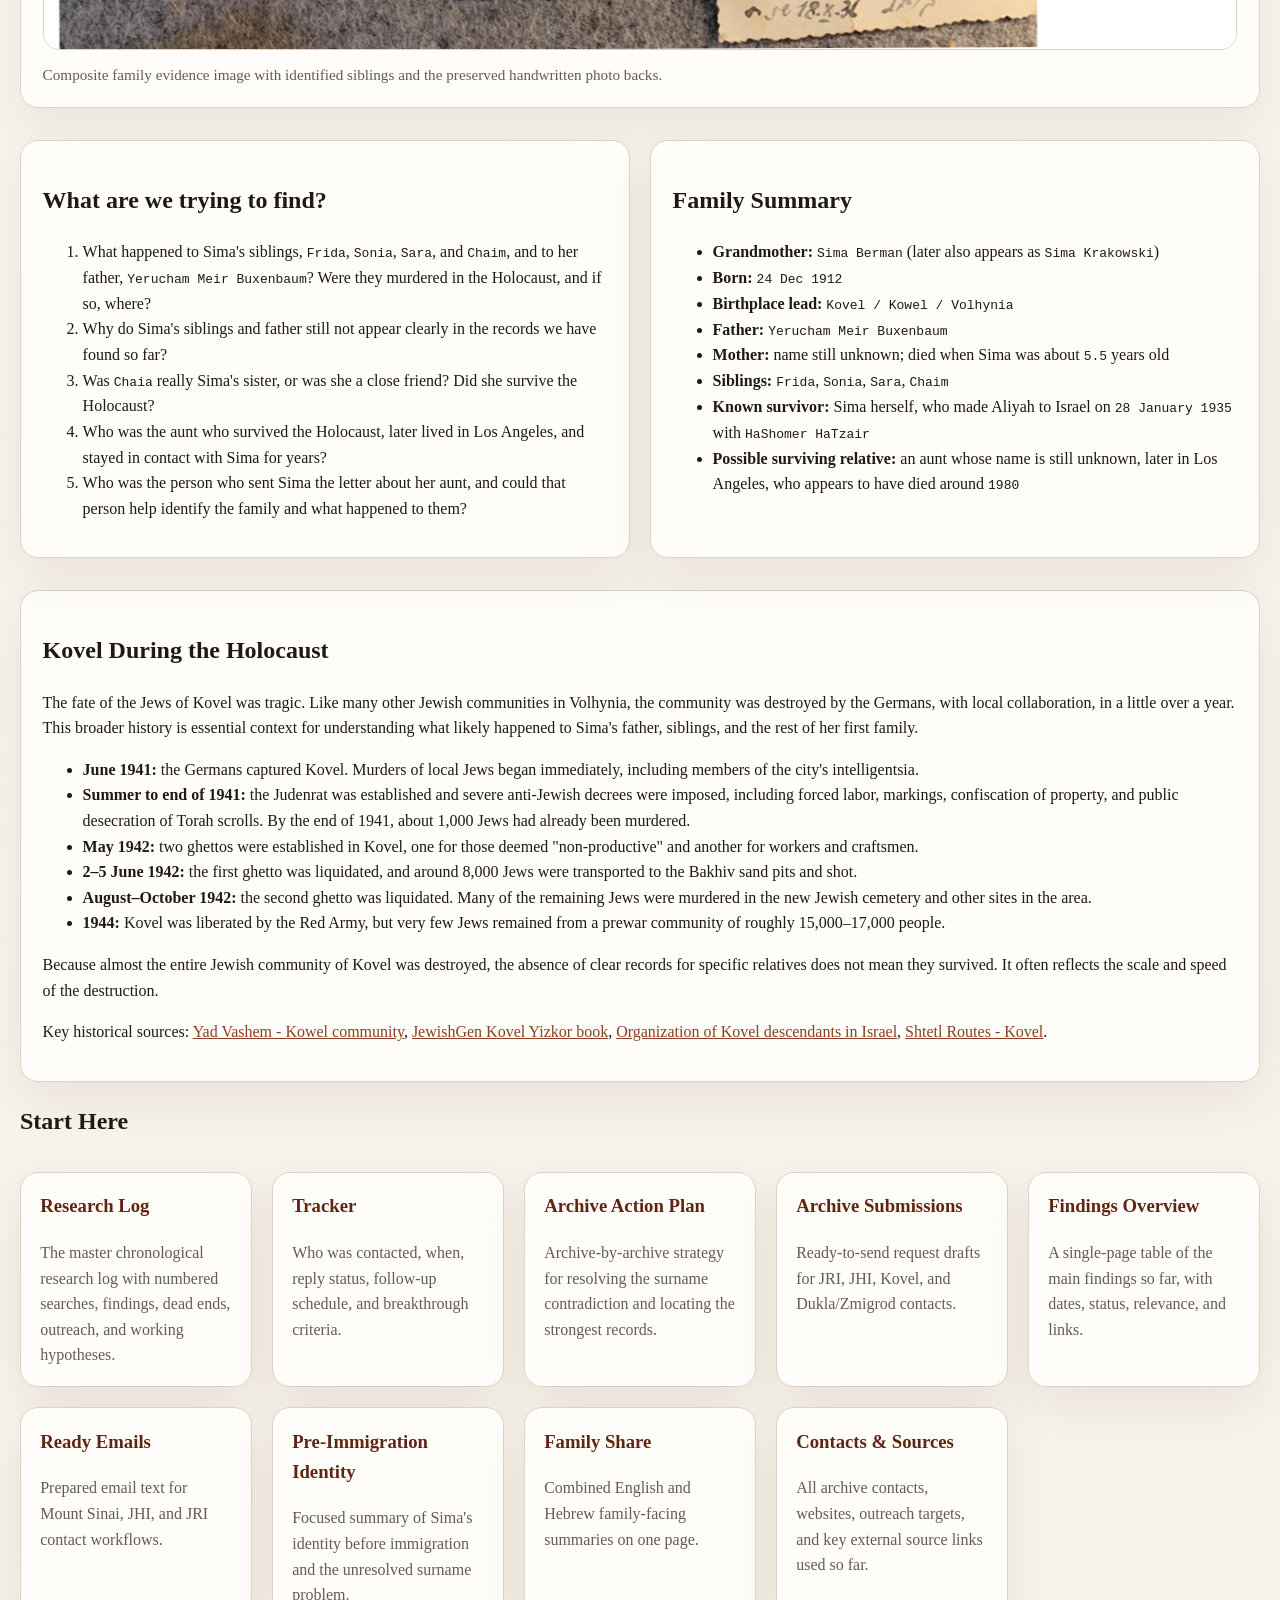
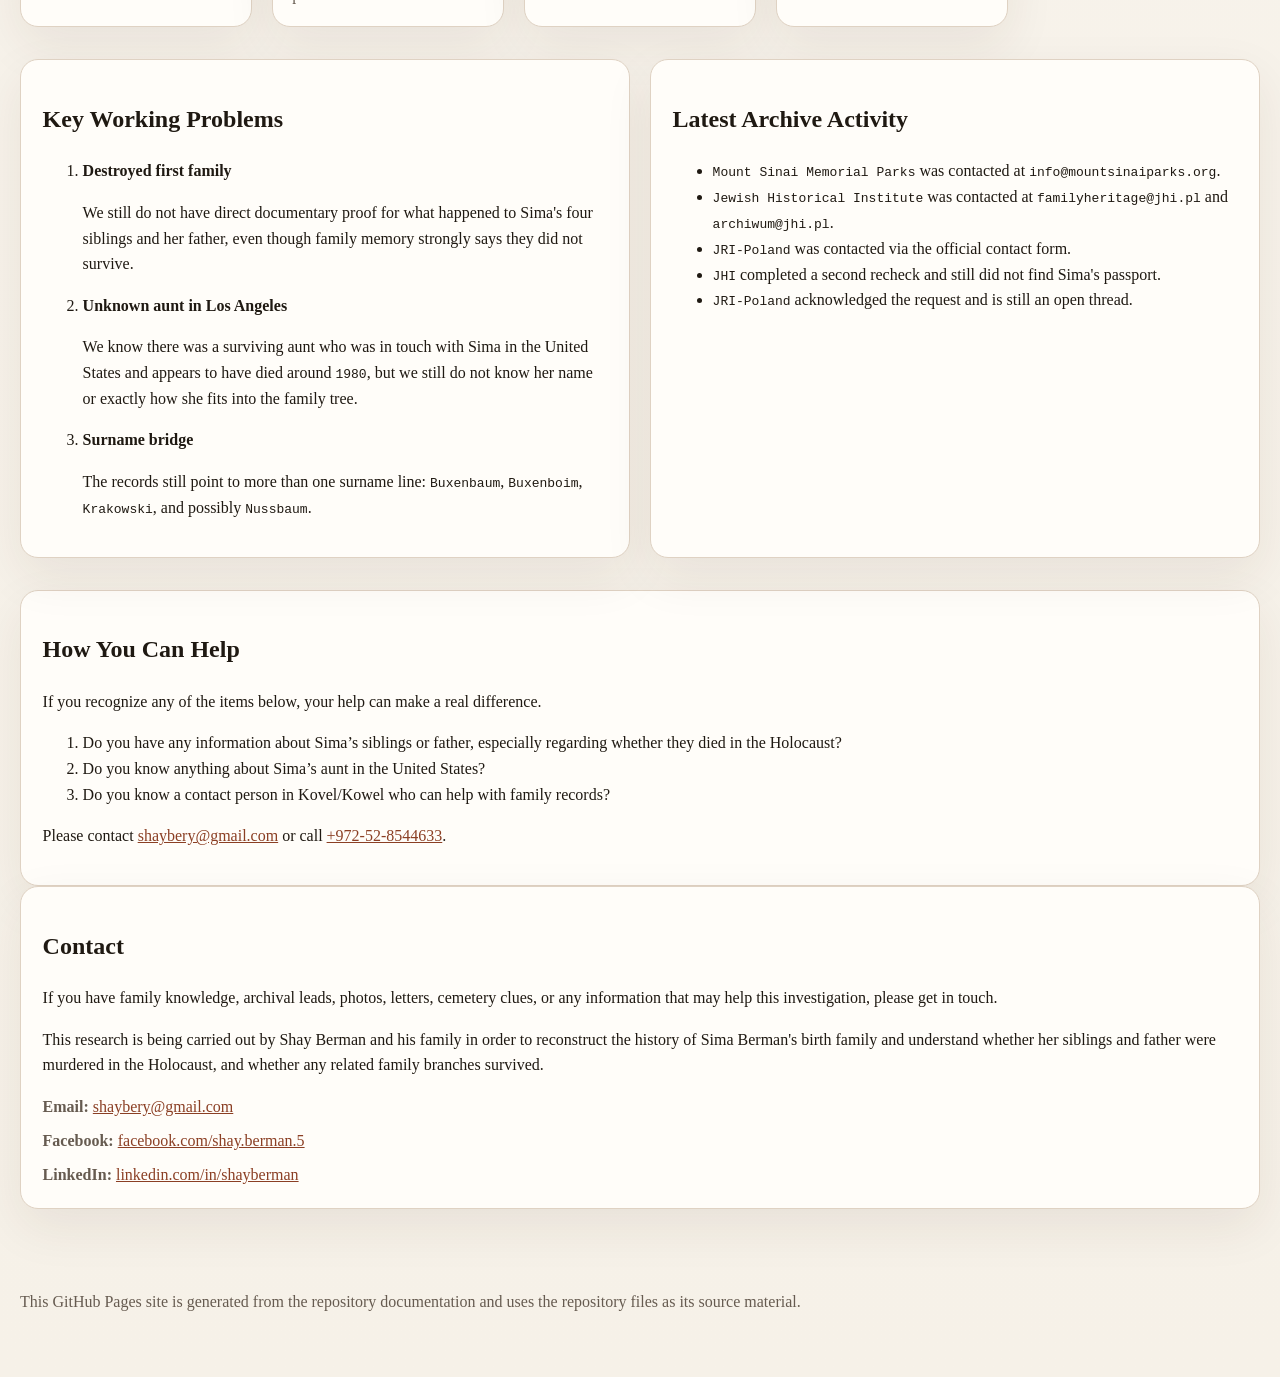
==== commit 1aecc900: "Refine homepage main research questions" ====
--- a/index.html
+++ b/index.html
@@ -66,39 +66,14 @@
 
       <section class="grid two">
         <article class="card">
-          <h2>Main Goal</h2>
-          <p>The main goal is to understand what happened to Sima's first family.</p>
-          <ul>
-            <li>find what happened to Sima's four siblings:
-              <ul>
-                <li><code>Frida</code></li>
-                <li><code>Sonia</code></li>
-                <li><code>Sara</code></li>
-                <li><code>Chaim</code></li>
-              </ul>
-            </li>
-            <li>find what happened to her father:
-              <ul>
-                <li><code>Yerucham Meir Buxenbaum</code></li>
-              </ul>
-            </li>
-            <li>identify the aunt who survived the Holocaust, later lived in Los Angeles, stayed in contact with Sima, and appears to have died around <code>1980</code></li>
-            <li>understand whether the family appears in records under:
-              <ul>
-                <li><code>Buxenbaum</code></li>
-                <li><code>Buxenboim</code></li>
-                <li><code>Krakowski</code></li>
-                <li><code>Nussbaum</code></li>
-              </ul>
-            </li>
-          </ul>
-          <p>What we are trying to clarify:</p>
-          <ul>
-            <li>whether the siblings and father were murdered in the Holocaust</li>
-            <li>why they still do not appear clearly in the available databases</li>
-            <li>which surviving relatives or branches may still be traceable</li>
-            <li>how Sima's official and family surnames connect to the same family line</li>
-          </ul>
+          <h2>What are we trying to find?</h2>
+          <ol>
+            <li>What happened to Sima's siblings, <code>Frida</code>, <code>Sonia</code>, <code>Sara</code>, and <code>Chaim</code>, and to her father, <code>Yerucham Meir Buxenbaum</code>? Were they murdered in the Holocaust, and if so, where?</li>
+            <li>Why do Sima's siblings and father still not appear clearly in the records we have found so far?</li>
+            <li>Was <code>Chaia</code> really Sima's sister, or was she a close friend? Did she survive the Holocaust?</li>
+            <li>Who was the aunt who survived the Holocaust, later lived in Los Angeles, and stayed in contact with Sima for years?</li>
+            <li>Who was the person who sent Sima the letter about her aunt, and could that person help identify the family and what happened to them?</li>
+          </ol>
         </article>
 
         <article class="card">
--- a/style.css
+++ b/style.css
@@ -77,7 +77,8 @@
 
 .hero {
   padding: 4.5rem 0 2.5rem;
-  min-height: calc(100vh - 88px);
+  height: auto;
+  min-height: unset;
   display: grid;
   grid-template-columns: 1fr;
   width: 100%;
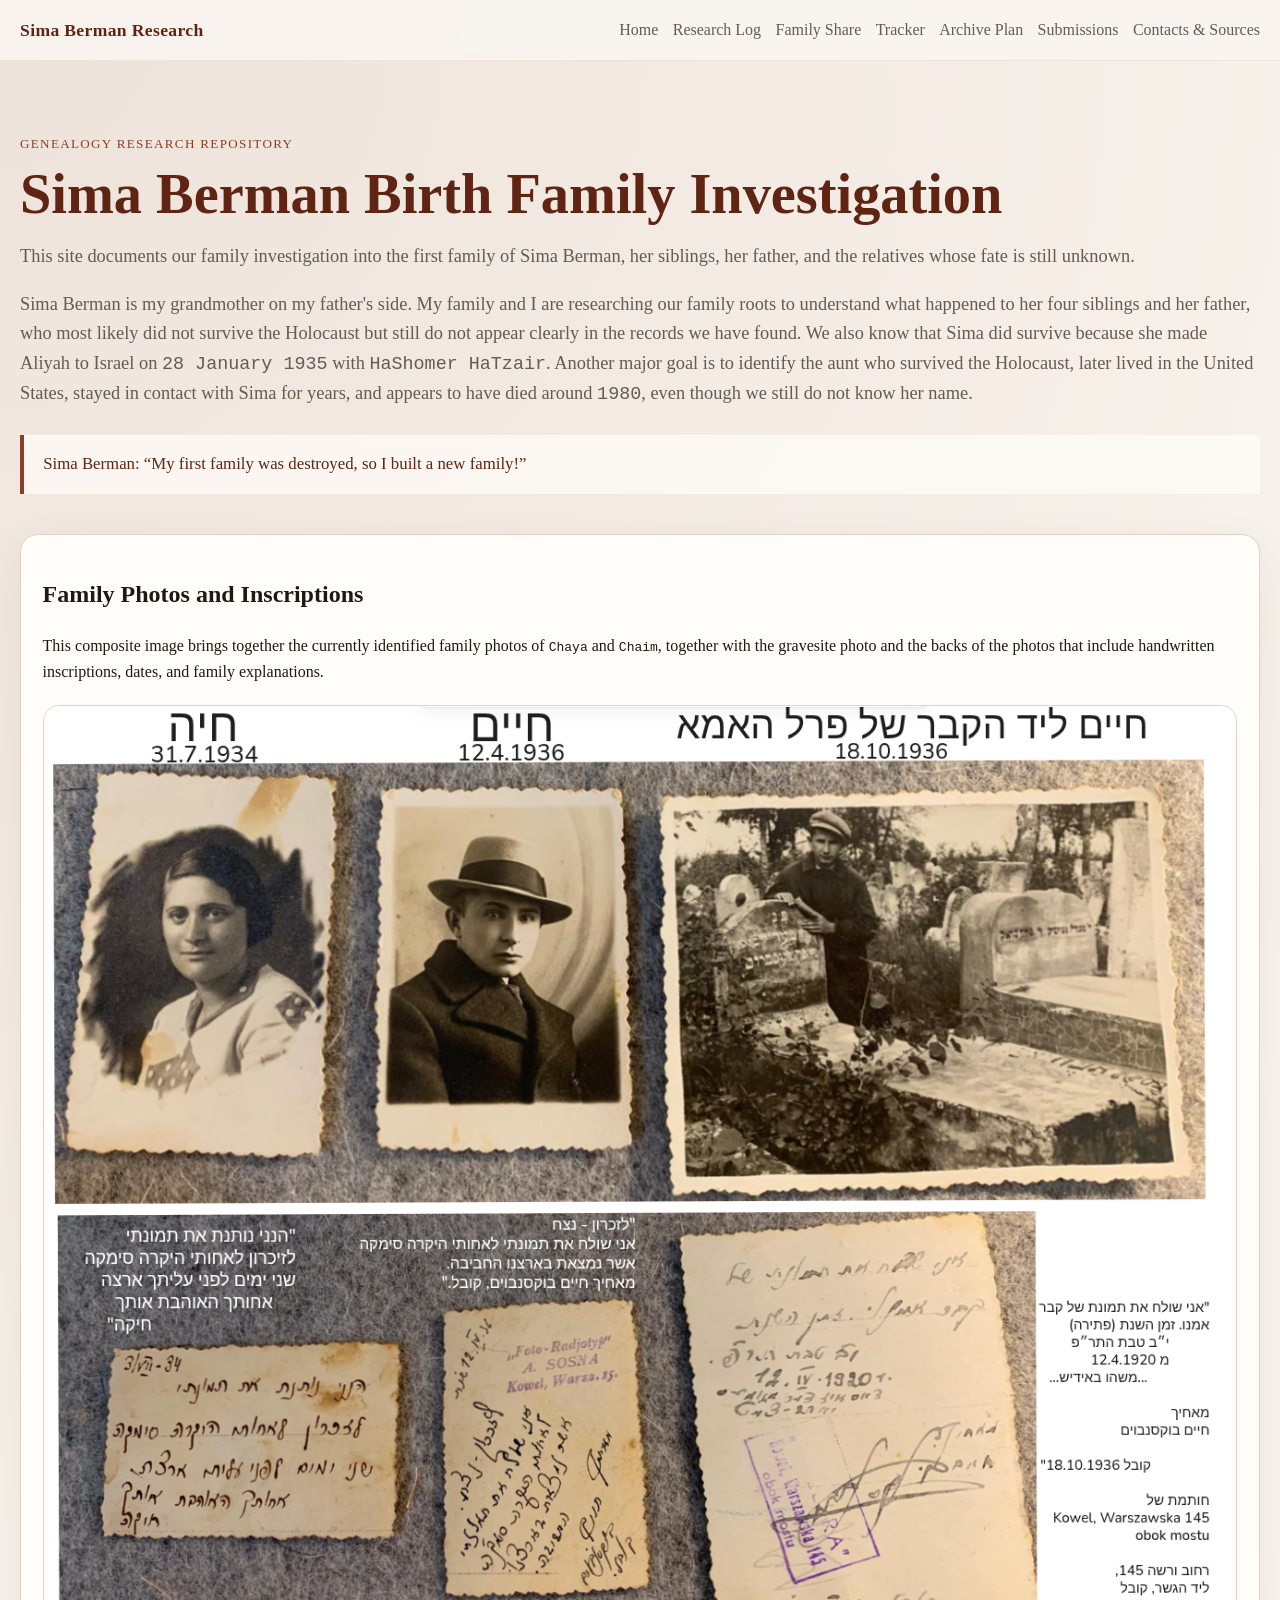
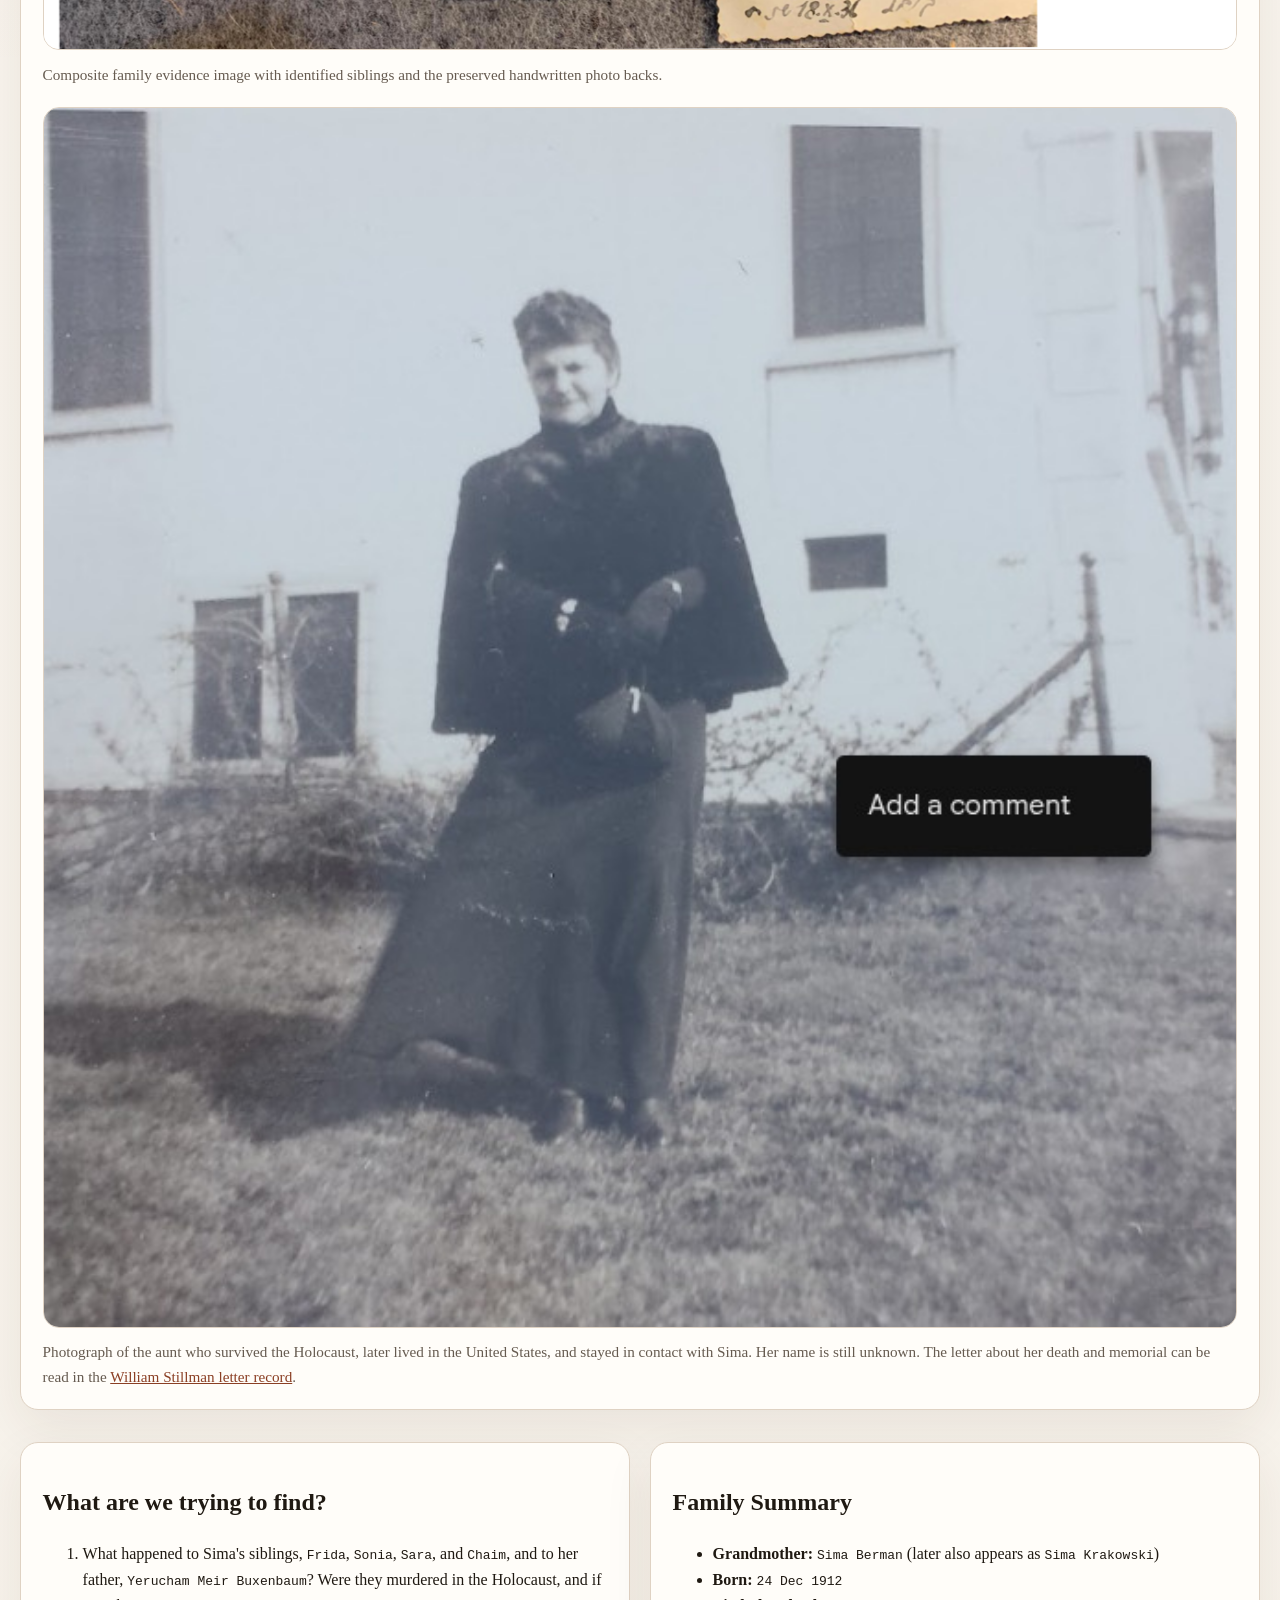
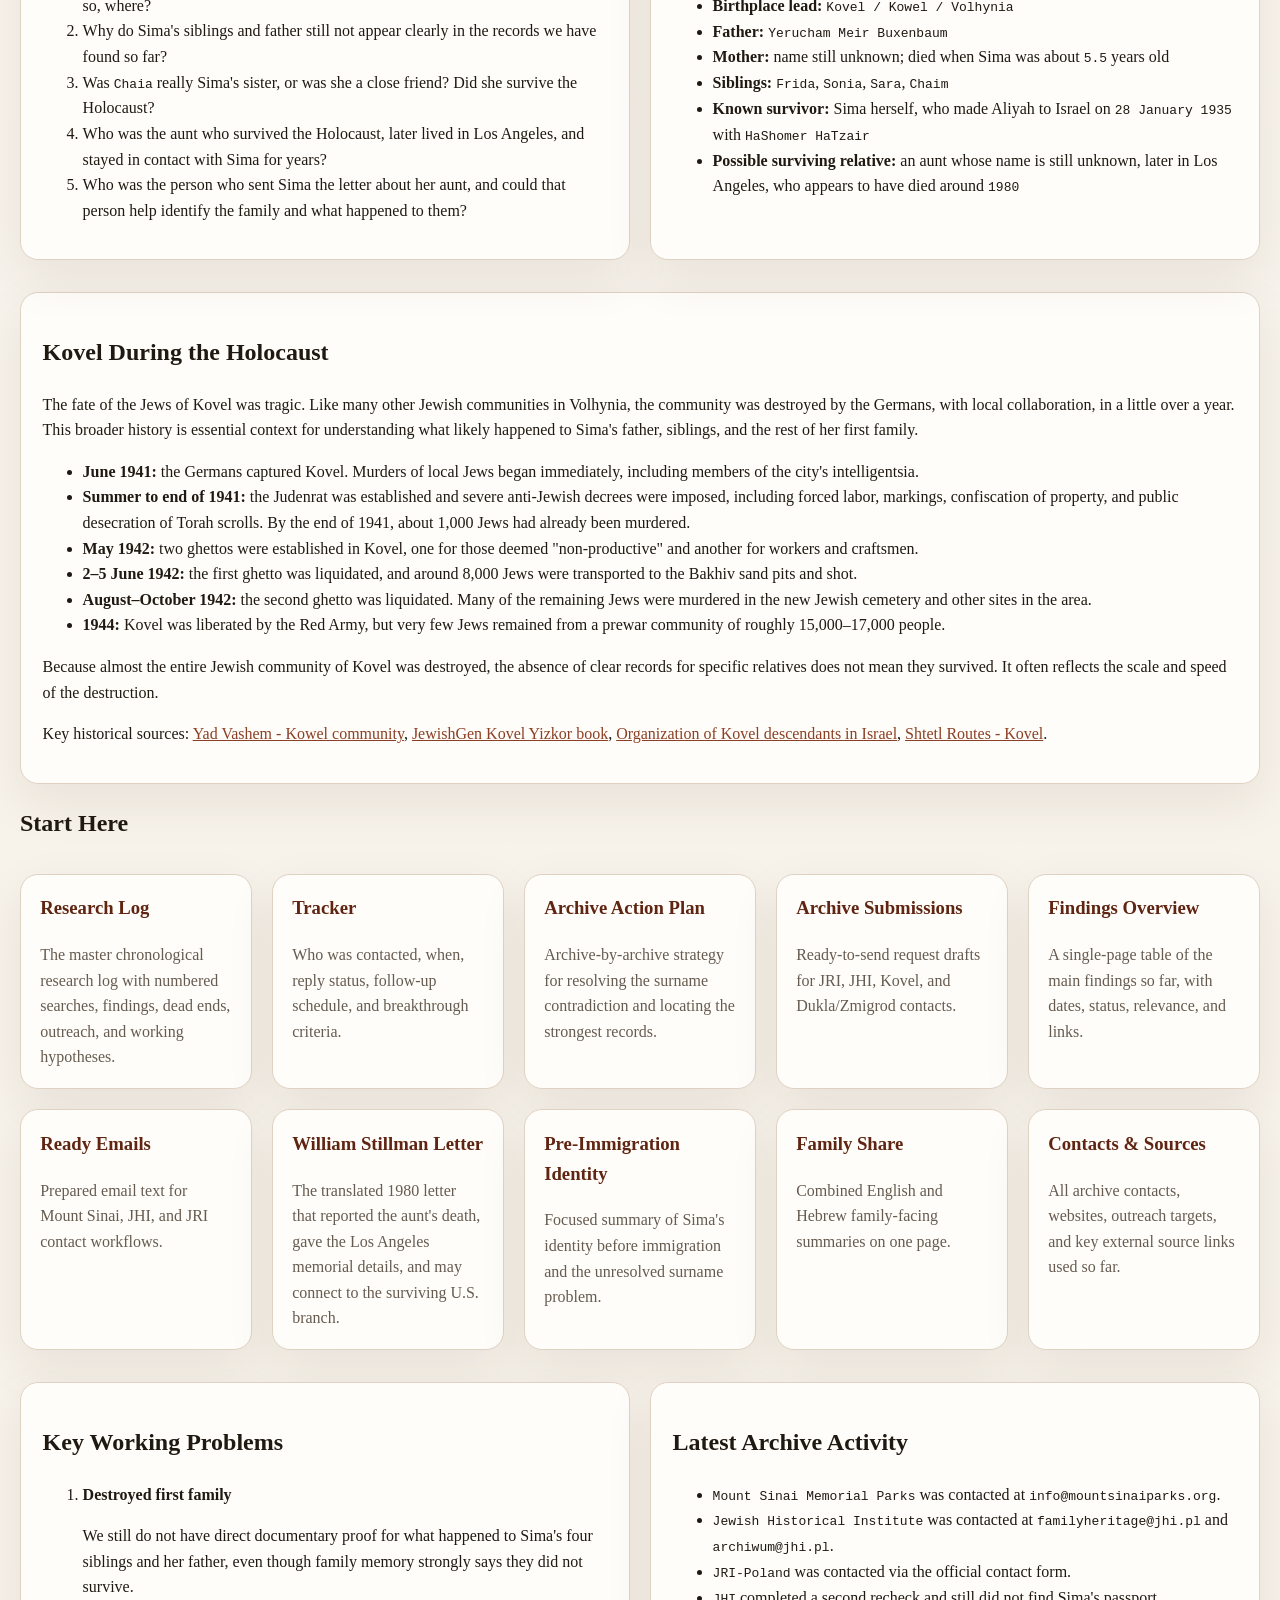
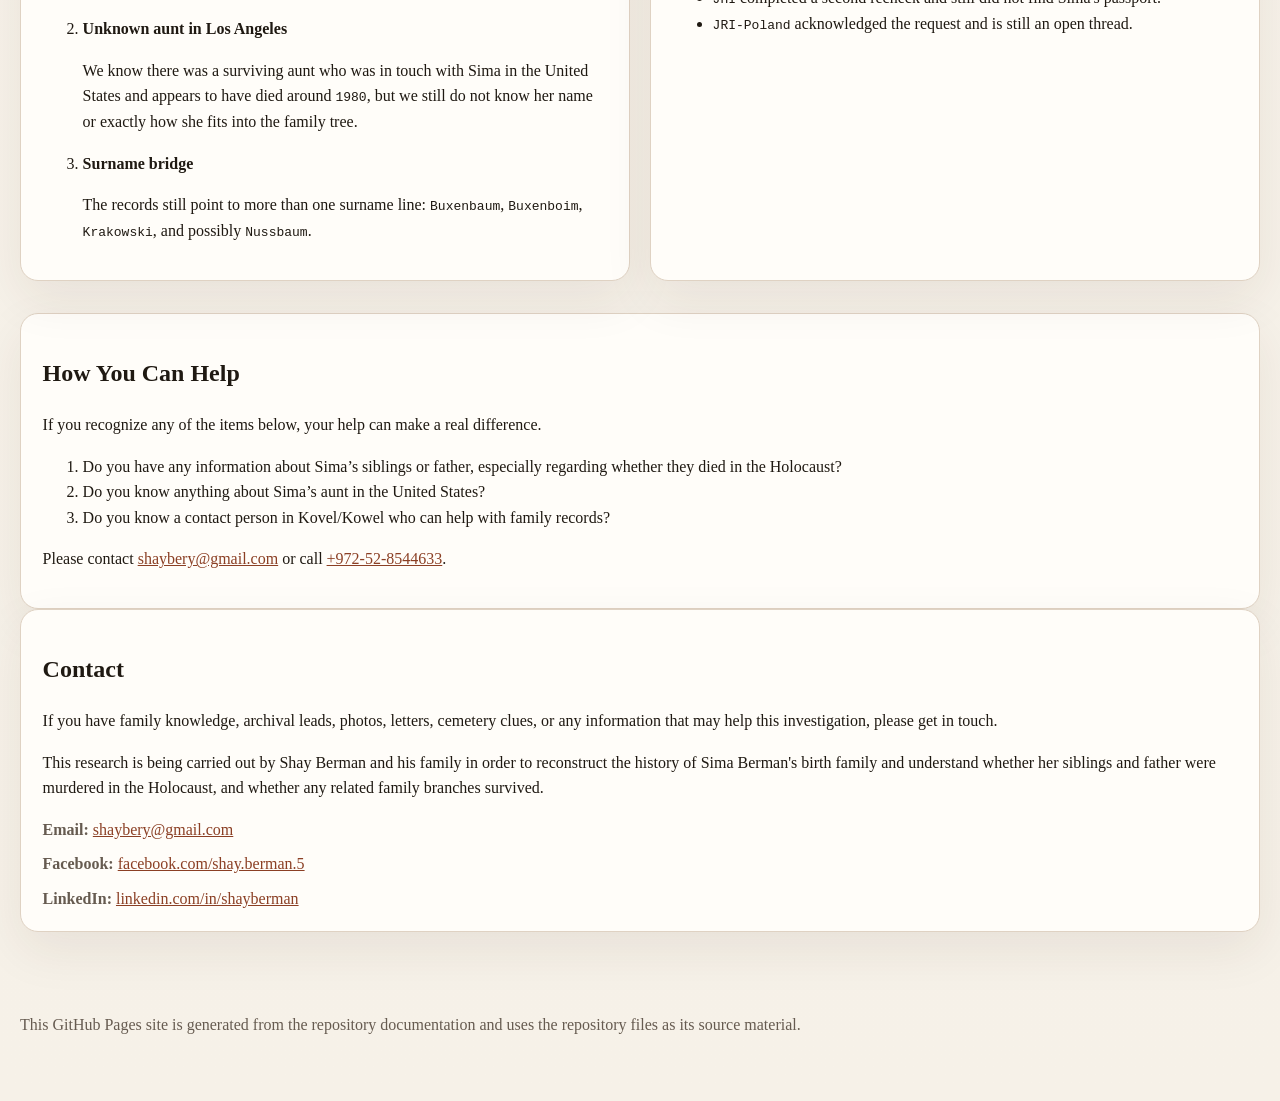
==== commit 28cb6849: "Add aunt photo and William Stillman letter page" ====
--- a/index.html
+++ b/index.html
@@ -62,6 +62,17 @@
             Composite family evidence image with identified siblings and the preserved handwritten photo backs.
           </figcaption>
         </figure>
+        <figure class="featured-figure">
+          <img
+            src="./assets/images/family/possible-surviving-aunt.png"
+            alt="Photograph of the aunt who survived the Holocaust and stayed in contact with Sima, but whose name is still unknown"
+          />
+          <figcaption>
+            Photograph of the aunt who survived the Holocaust, later lived in the United States, and stayed in contact with Sima. Her name is still unknown.
+            The letter about her death and memorial can be read in the
+            <a href="./docs.html?doc=WILLIAM_STILLMAN_LETTER.md">William Stillman letter record</a>.
+          </figcaption>
+        </figure>
       </section>
 
       <section class="grid two">
@@ -146,6 +157,10 @@
           <a class="doc-card" href="./docs.html?doc=READY_TO_SEND_EMAILS.md">
             <h3>Ready Emails</h3>
             <p>Prepared email text for Mount Sinai, JHI, and JRI contact workflows.</p>
+          </a>
+          <a class="doc-card" href="./docs.html?doc=WILLIAM_STILLMAN_LETTER.md">
+            <h3>William Stillman Letter</h3>
+            <p>The translated 1980 letter that reported the aunt's death, gave the Los Angeles memorial details, and may connect to the surviving U.S. branch.</p>
           </a>
           <a class="doc-card" href="./docs.html?doc=SIMA_PRE_IMMIGRATION_IDENTITY.md">
             <h3>Pre-Immigration Identity</h3>
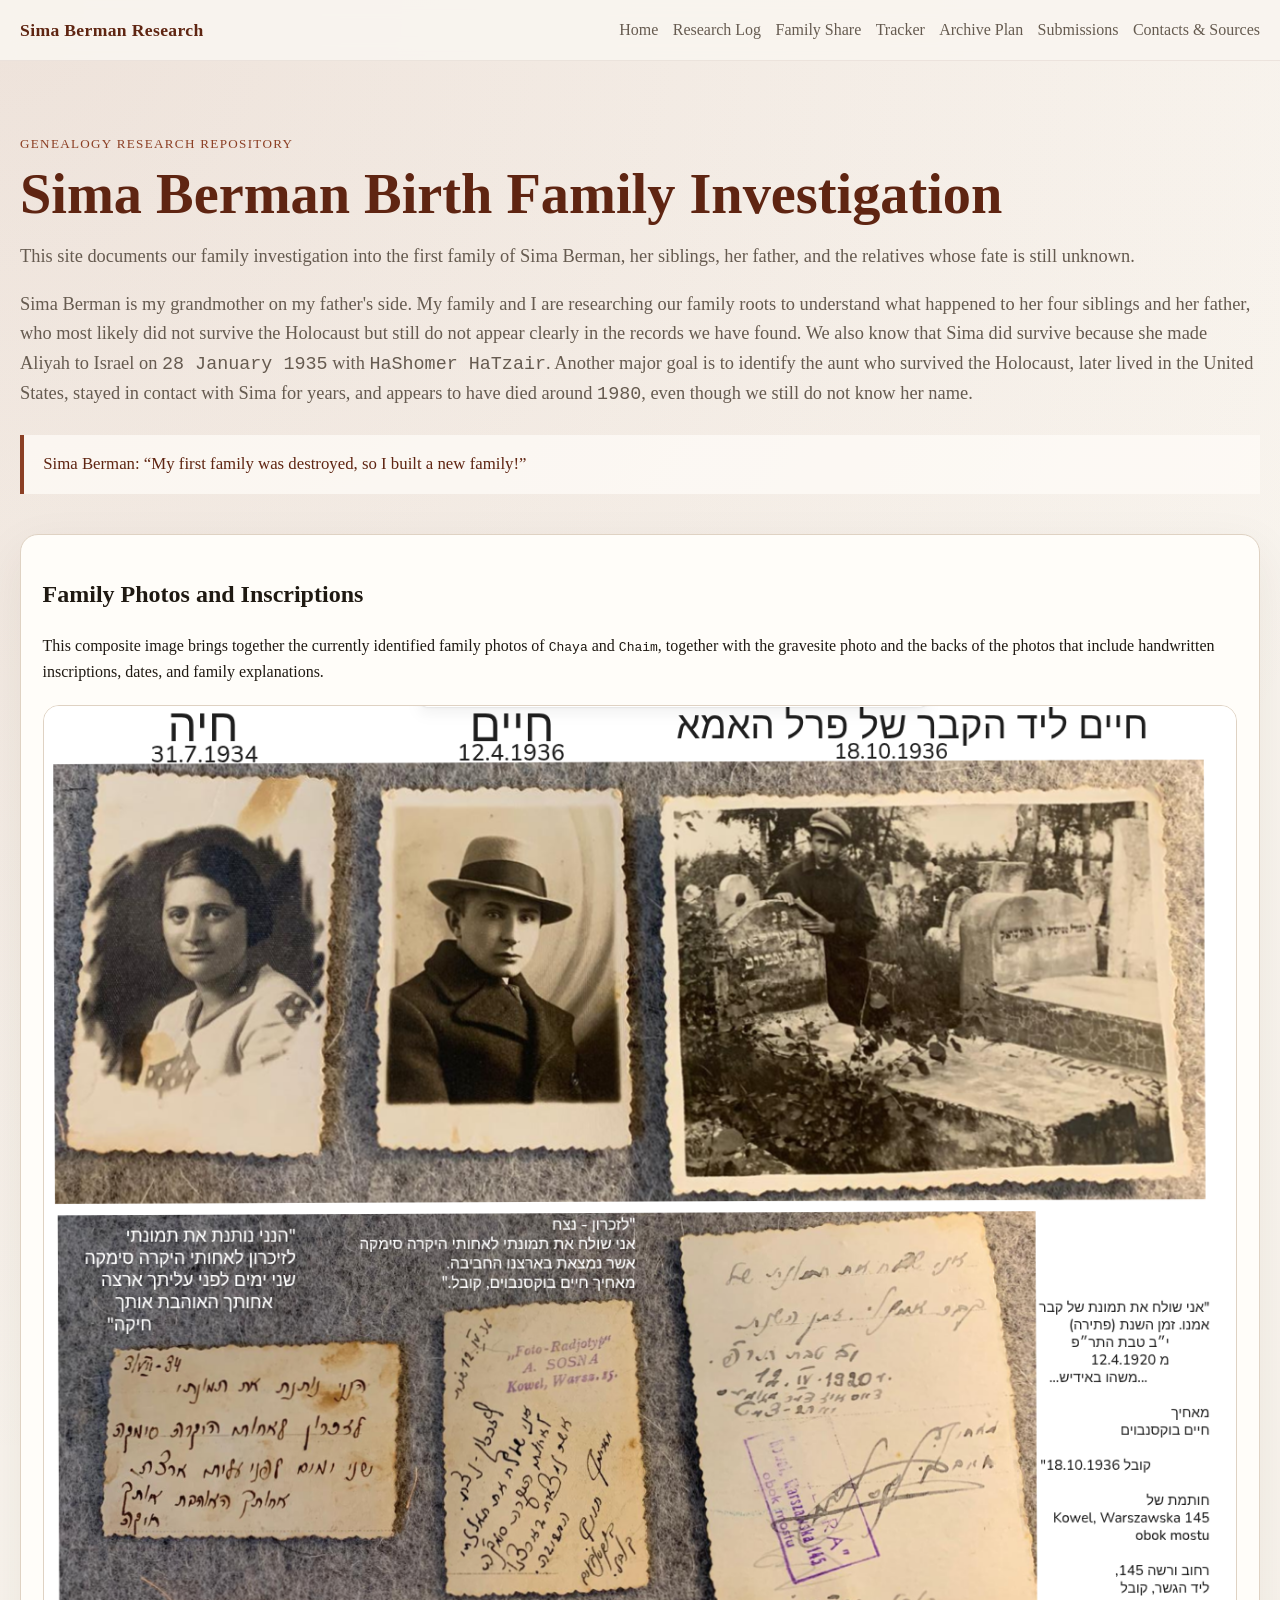
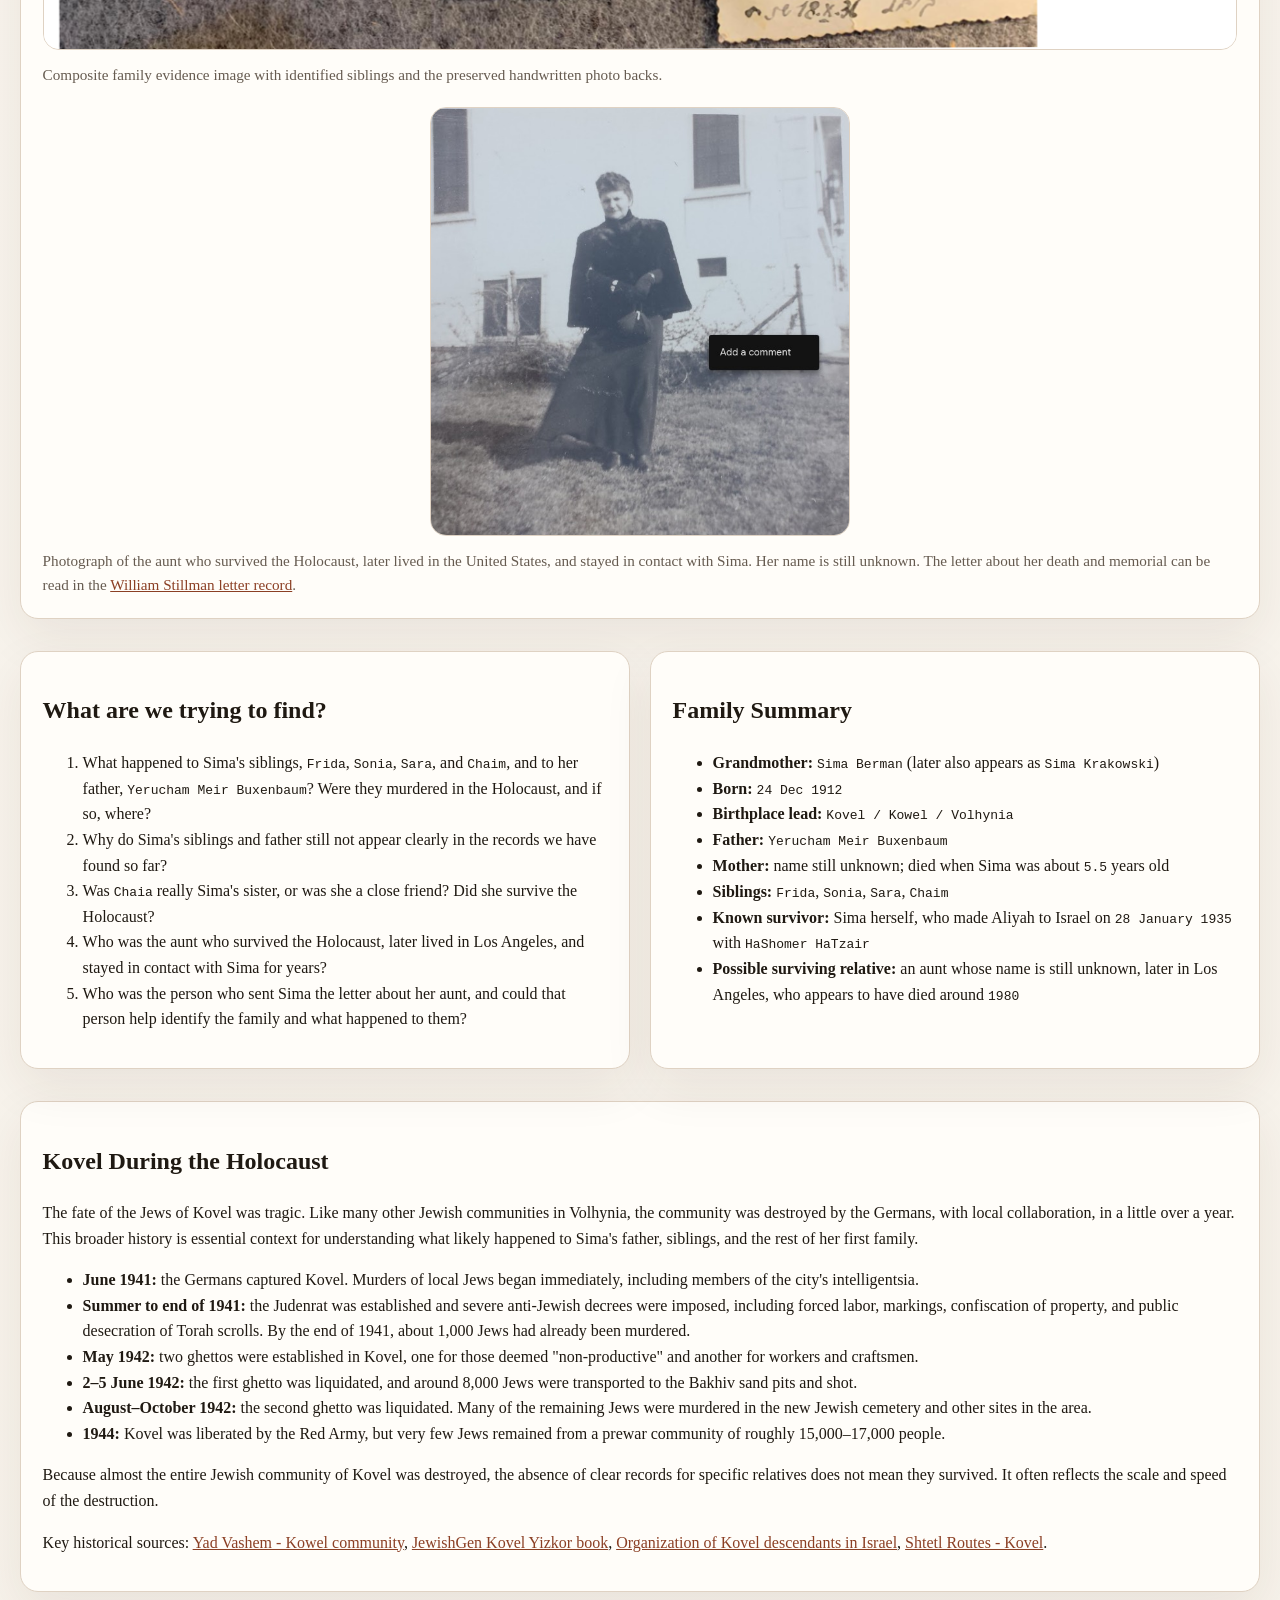
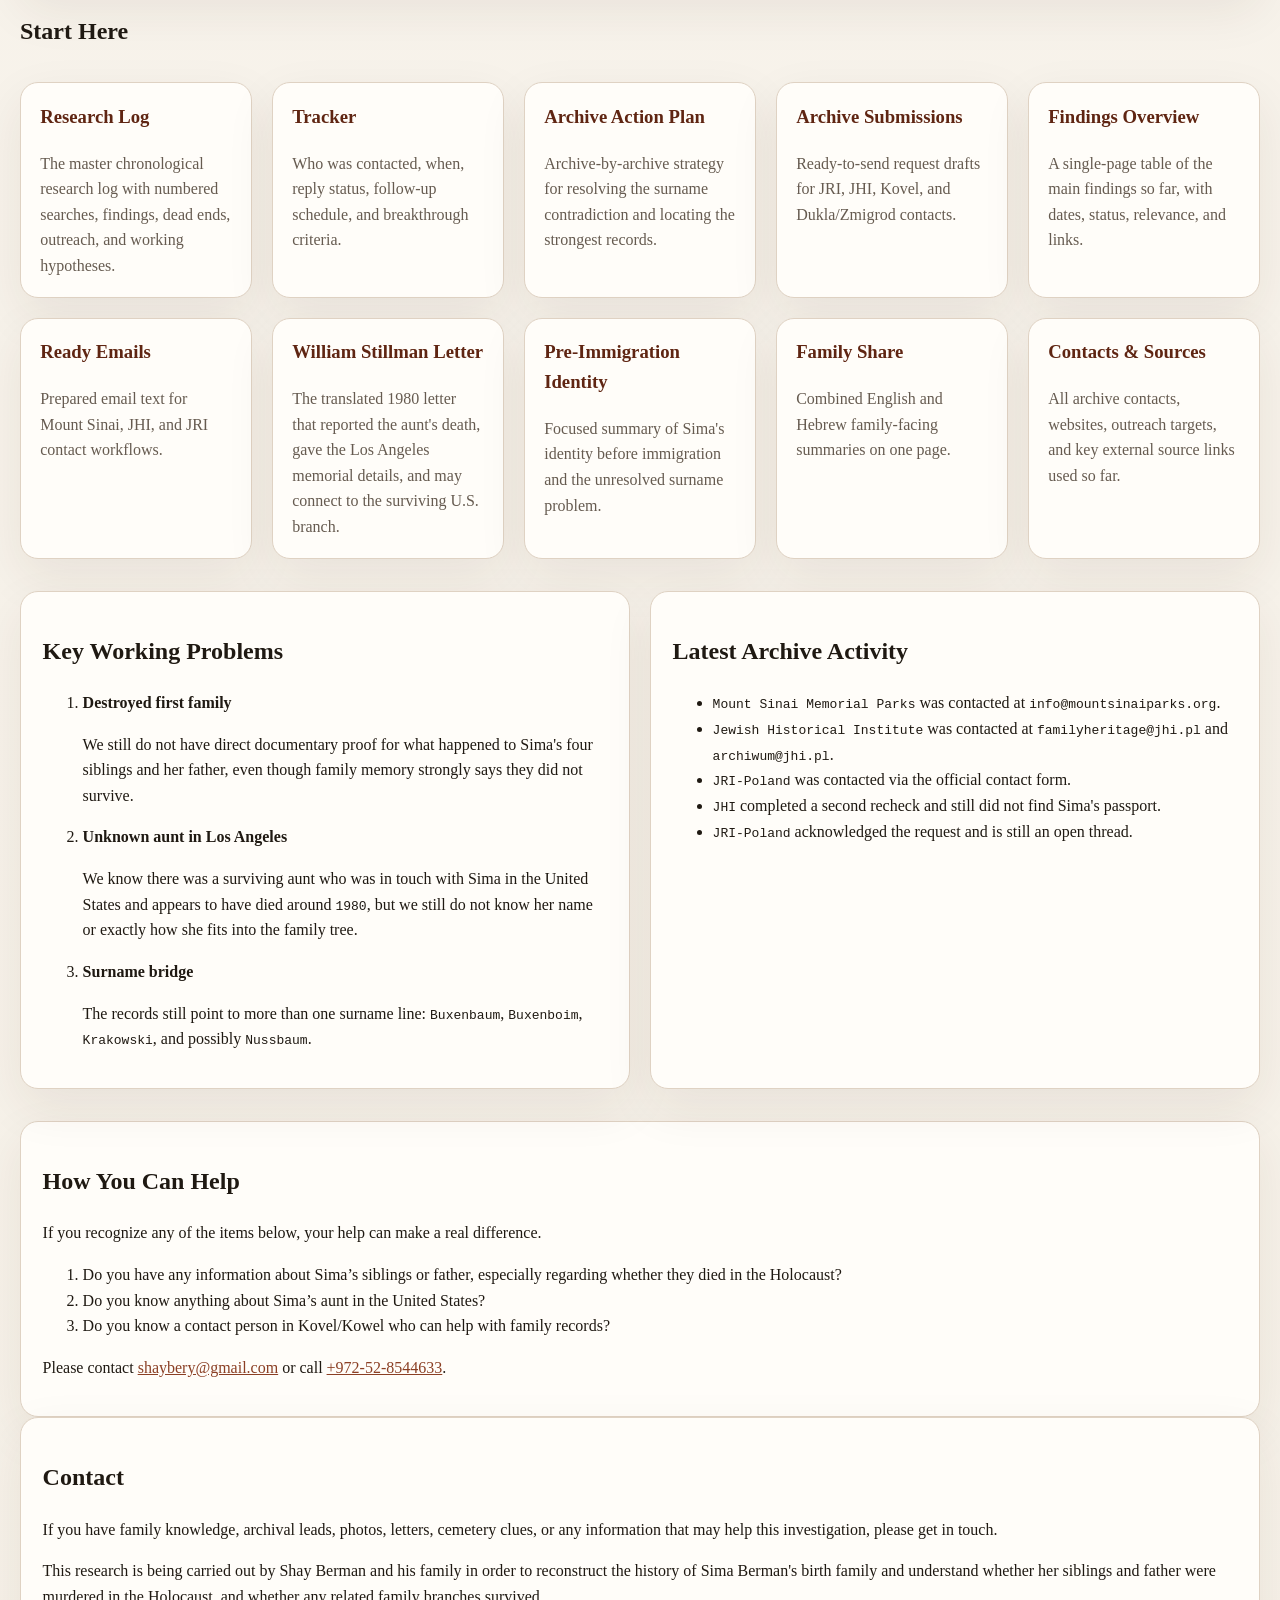
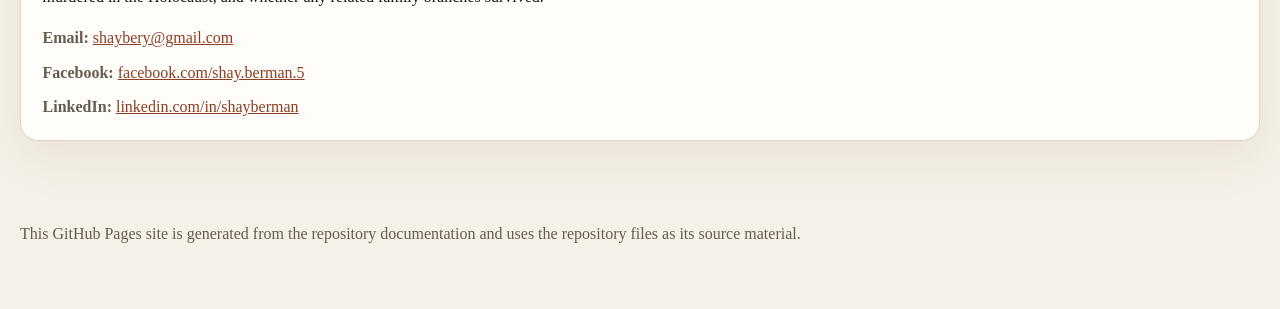
==== commit f43610b1: "Add original Stillman letter images and resize aunt photo" ====
--- a/index.html
+++ b/index.html
@@ -62,11 +62,17 @@
             Composite family evidence image with identified siblings and the preserved handwritten photo backs.
           </figcaption>
         </figure>
-        <figure class="featured-figure">
-          <img
-            src="./assets/images/family/possible-surviving-aunt.png"
-            alt="Photograph of the aunt who survived the Holocaust and stayed in contact with Sima, but whose name is still unknown"
-          />
+        <figure class="featured-figure aunt-figure">
+          <a
+            href="./assets/images/family/possible-surviving-aunt.png"
+            target="_blank"
+            rel="noreferrer"
+          >
+            <img
+              src="./assets/images/family/possible-surviving-aunt.png"
+              alt="Photograph of the aunt who survived the Holocaust and stayed in contact with Sima, but whose name is still unknown"
+            />
+          </a>
           <figcaption>
             Photograph of the aunt who survived the Holocaust, later lived in the United States, and stayed in contact with Sima. Her name is still unknown.
             The letter about her death and memorial can be read in the
--- a/style.css
+++ b/style.css
@@ -222,6 +222,11 @@
   background: #fff;
 }
 
+.aunt-figure img {
+  width: min(50%, 420px);
+  margin: 0 auto;
+}
+
 .featured-figure figcaption {
   margin-top: 0.8rem;
   color: var(--muted);
@@ -433,6 +438,16 @@
   background: #fbf7f1;
 }
 
+.markdown-body img {
+  display: block;
+  max-width: 100%;
+  height: auto;
+  margin: 1rem 0;
+  border: 1px solid var(--border);
+  border-radius: 14px;
+  background: #fff;
+}
+
 @media (max-width: 860px) {
   .grid.two,
   .doc-layout {
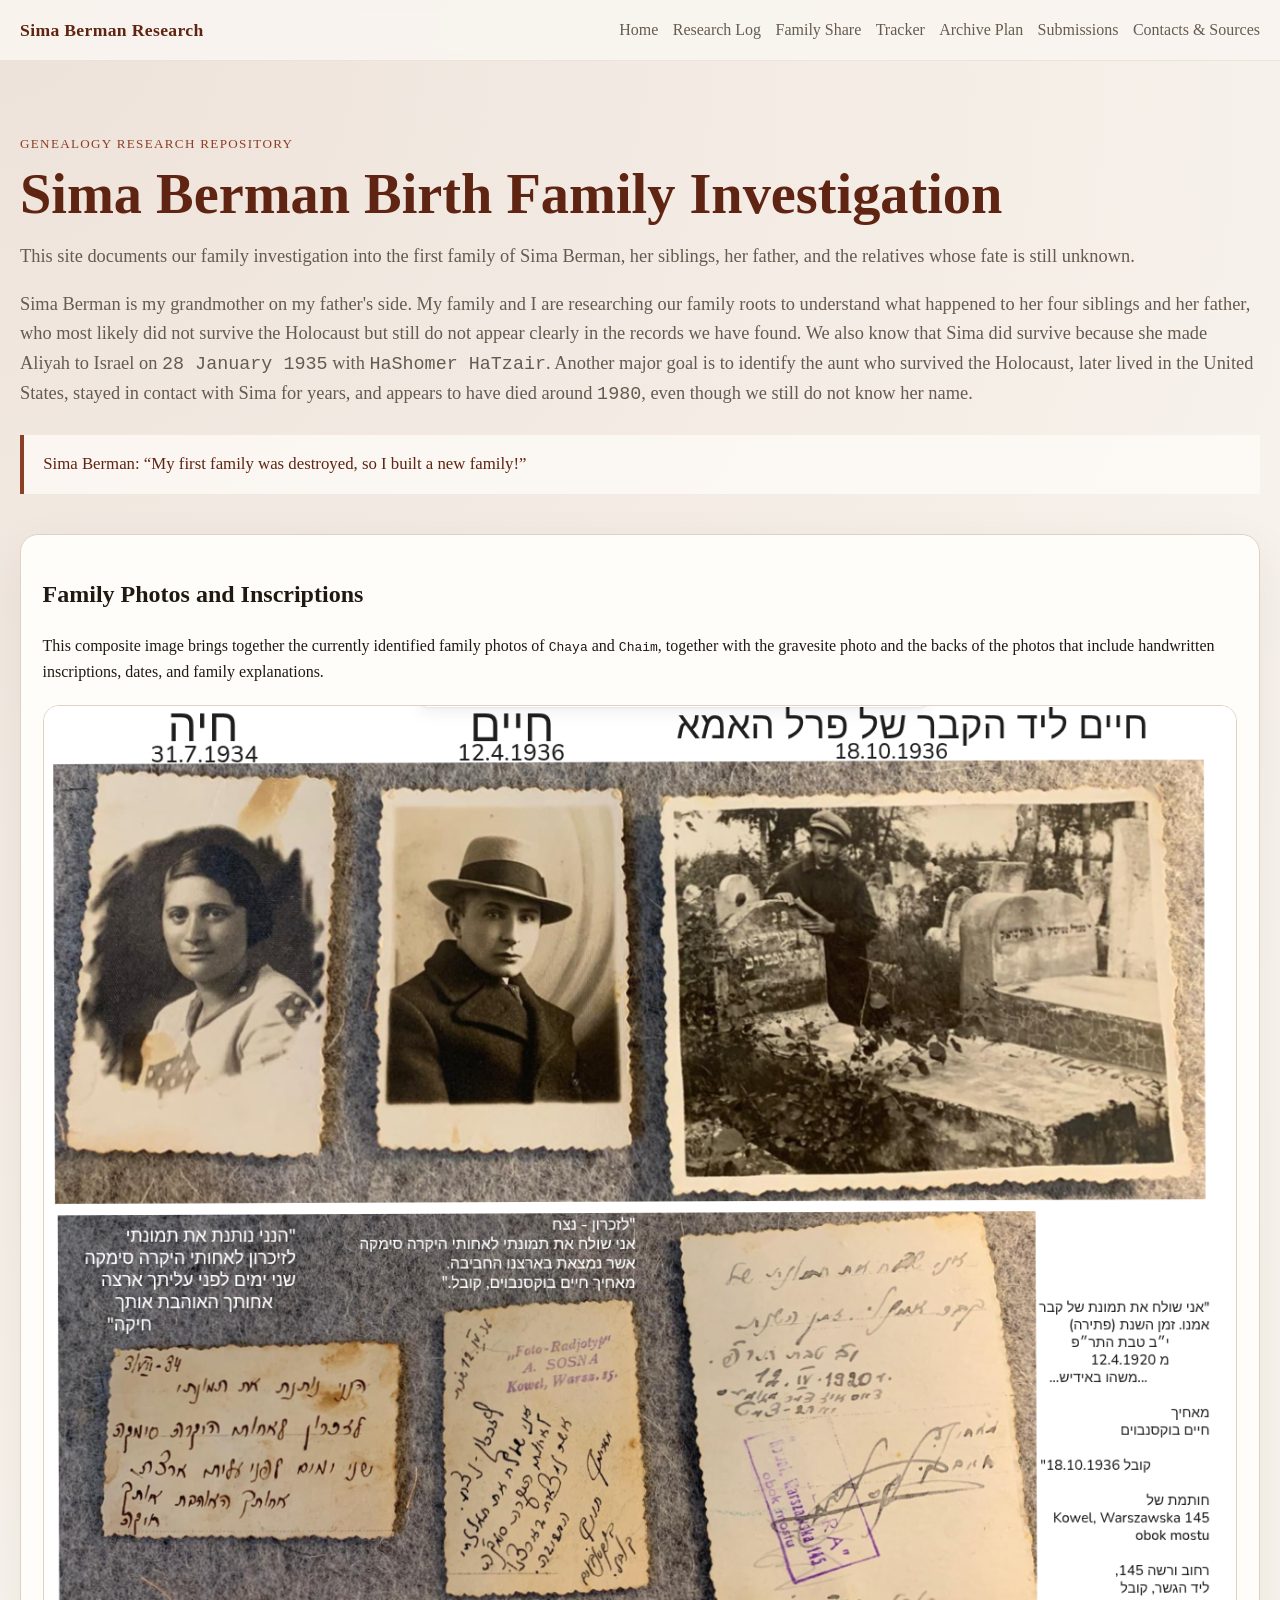
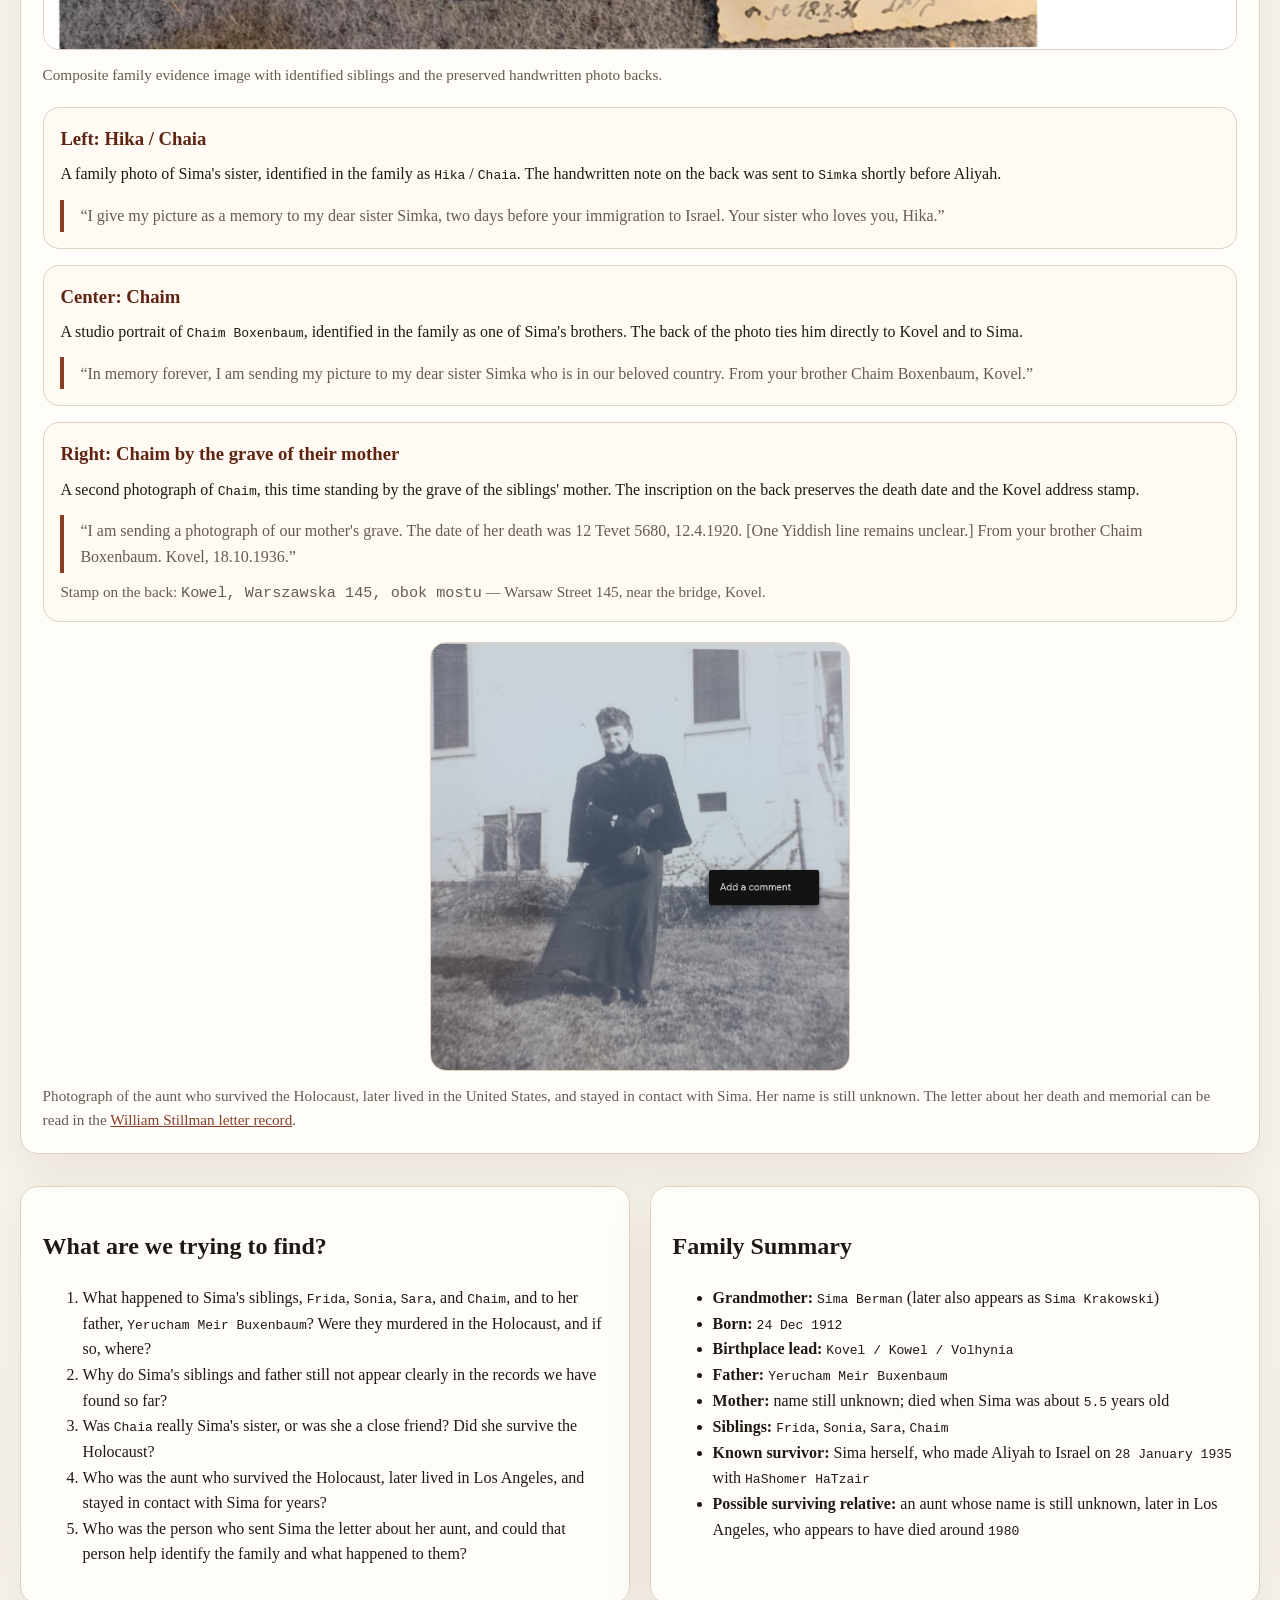
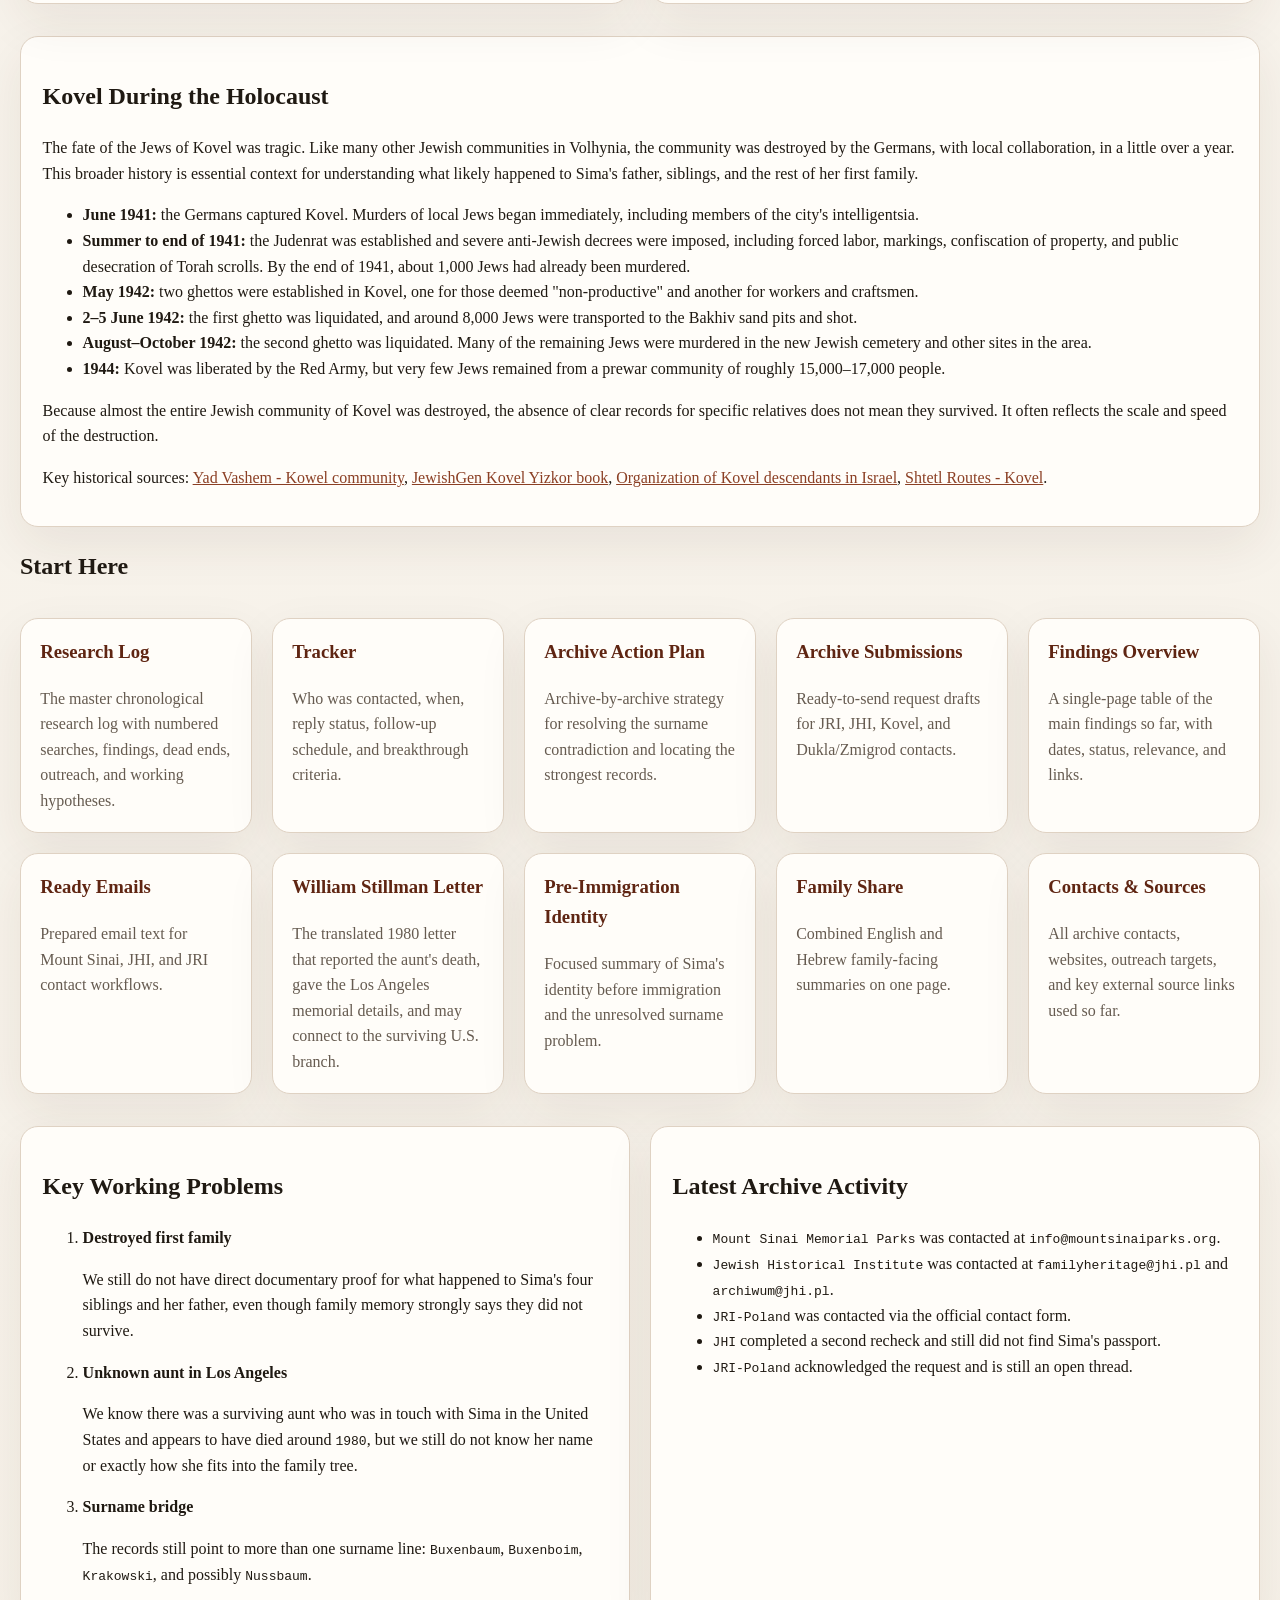
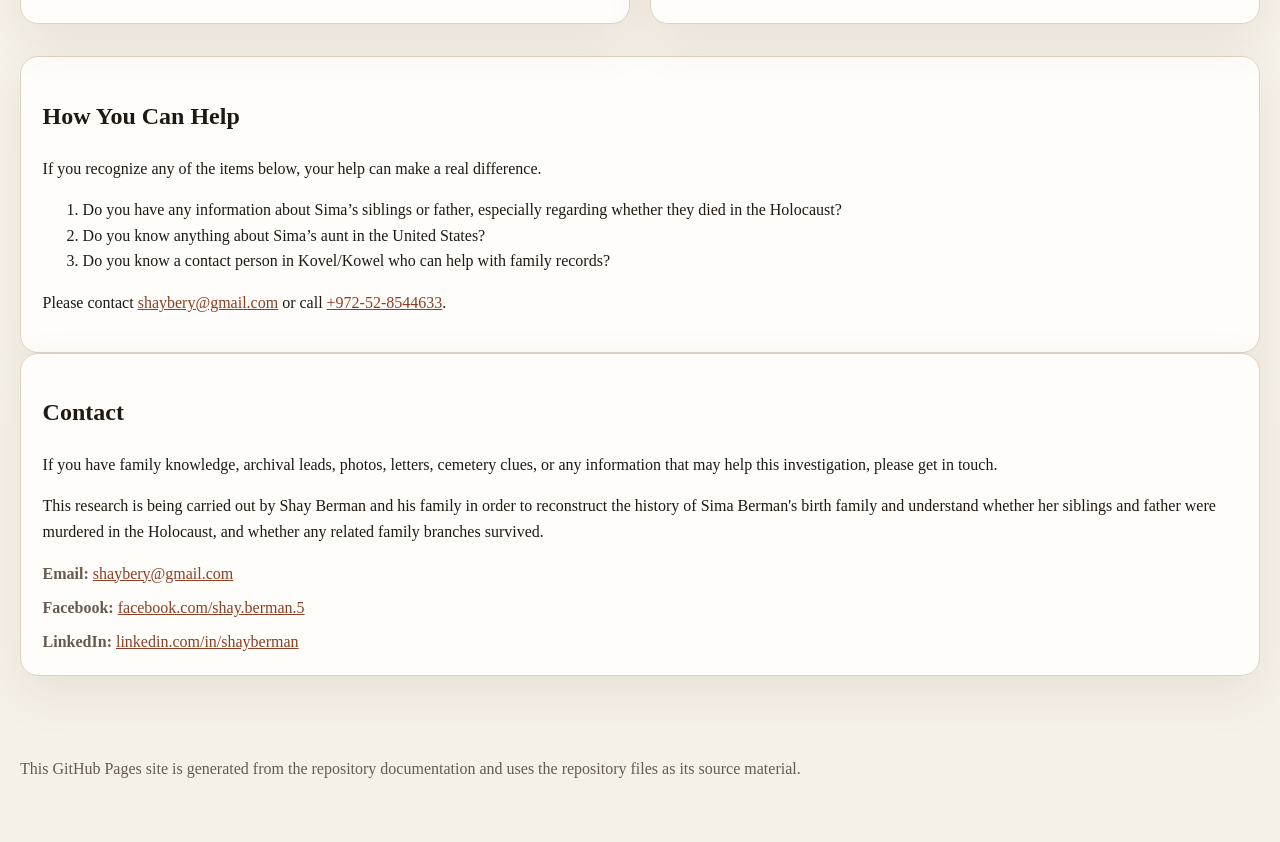
==== commit 995b1c6d: "Add family photo translations to homepage" ====
--- a/index.html
+++ b/index.html
@@ -62,6 +62,43 @@
             Composite family evidence image with identified siblings and the preserved handwritten photo backs.
           </figcaption>
         </figure>
+        <div class="photo-notes">
+          <article class="photo-note">
+            <h3>Left: Hika / Chaia</h3>
+            <p>
+              A family photo of Sima's sister, identified in the family as
+              <code>Hika</code> / <code>Chaia</code>. The handwritten note on the back was sent to
+              <code>Simka</code> shortly before Aliyah.
+            </p>
+            <blockquote>
+              “I give my picture as a memory to my dear sister Simka, two days before your immigration to Israel. Your sister who loves you, Hika.”
+            </blockquote>
+          </article>
+          <article class="photo-note">
+            <h3>Center: Chaim</h3>
+            <p>
+              A studio portrait of <code>Chaim Boxenbaum</code>, identified in the family as one of
+              Sima's brothers. The back of the photo ties him directly to Kovel and to Sima.
+            </p>
+            <blockquote>
+              “In memory forever, I am sending my picture to my dear sister Simka who is in our beloved country. From your brother Chaim Boxenbaum, Kovel.”
+            </blockquote>
+          </article>
+          <article class="photo-note">
+            <h3>Right: Chaim by the grave of their mother</h3>
+            <p>
+              A second photograph of <code>Chaim</code>, this time standing by the grave of the
+              siblings' mother. The inscription on the back preserves the death date and the Kovel address stamp.
+            </p>
+            <blockquote>
+              “I am sending a photograph of our mother's grave. The date of her death was 12 Tevet 5680, 12.4.1920. [One Yiddish line remains unclear.] From your brother Chaim Boxenbaum. Kovel, 18.10.1936.”
+            </blockquote>
+            <p class="photo-note-meta">
+              Stamp on the back: <code>Kowel, Warszawska 145, obok mostu</code> —
+              Warsaw Street 145, near the bridge, Kovel.
+            </p>
+          </article>
+        </div>
         <figure class="featured-figure aunt-figure">
           <a
             href="./assets/images/family/possible-surviving-aunt.png"
--- a/style.css
+++ b/style.css
@@ -233,6 +233,40 @@
   font-size: 0.95rem;
 }
 
+.photo-notes {
+  display: grid;
+  gap: 1rem;
+  margin-top: 1.25rem;
+}
+
+.photo-note {
+  padding: 1rem 1.05rem;
+  border: 1px solid var(--border);
+  border-radius: 16px;
+  background: #fffaf4;
+}
+
+.photo-note h3 {
+  margin: 0 0 0.45rem;
+  color: var(--accent-dark);
+}
+
+.photo-note p {
+  margin: 0.45rem 0 0;
+}
+
+.photo-note blockquote {
+  margin: 0.8rem 0 0;
+  padding: 0.2rem 0 0.2rem 1rem;
+  border-left: 4px solid var(--accent);
+  color: var(--muted);
+}
+
+.photo-note-meta {
+  font-size: 0.95rem;
+  color: var(--muted);
+}
+
 .contact-list {
   list-style: none;
   padding: 0;
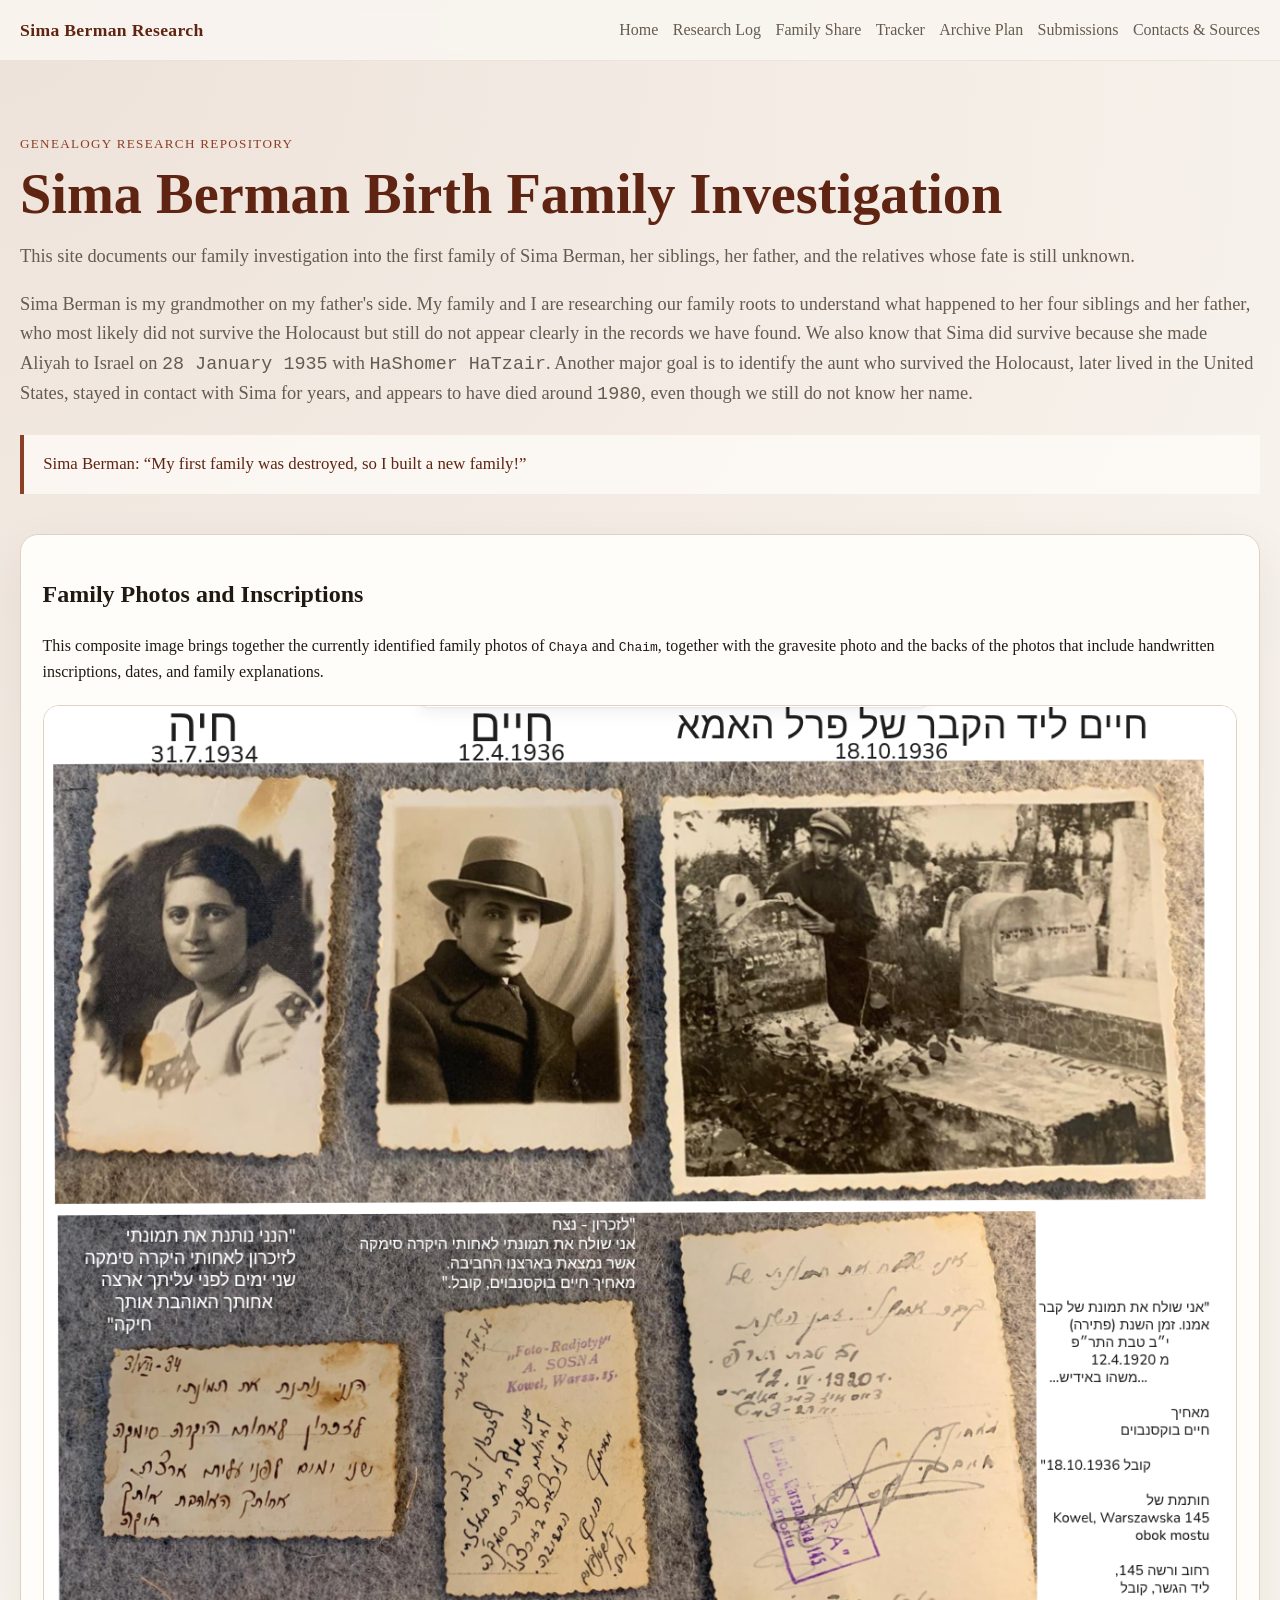
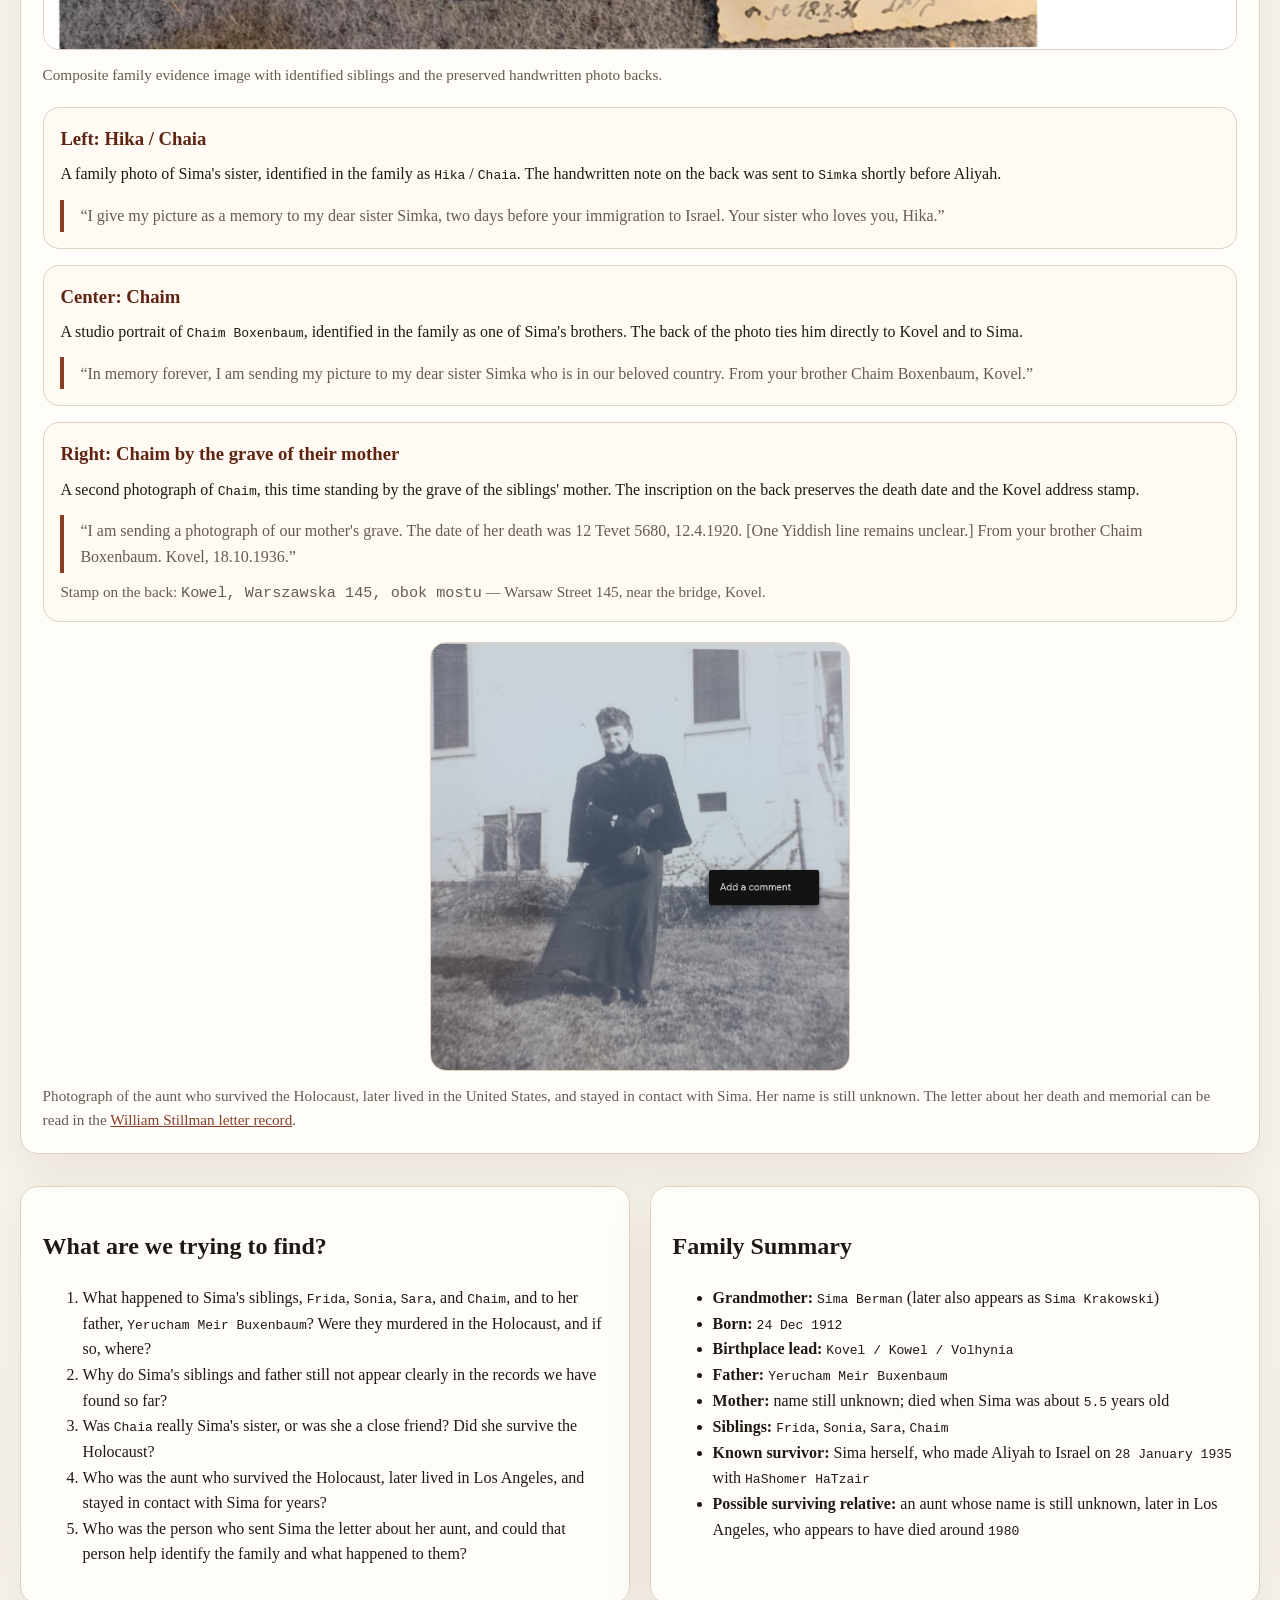
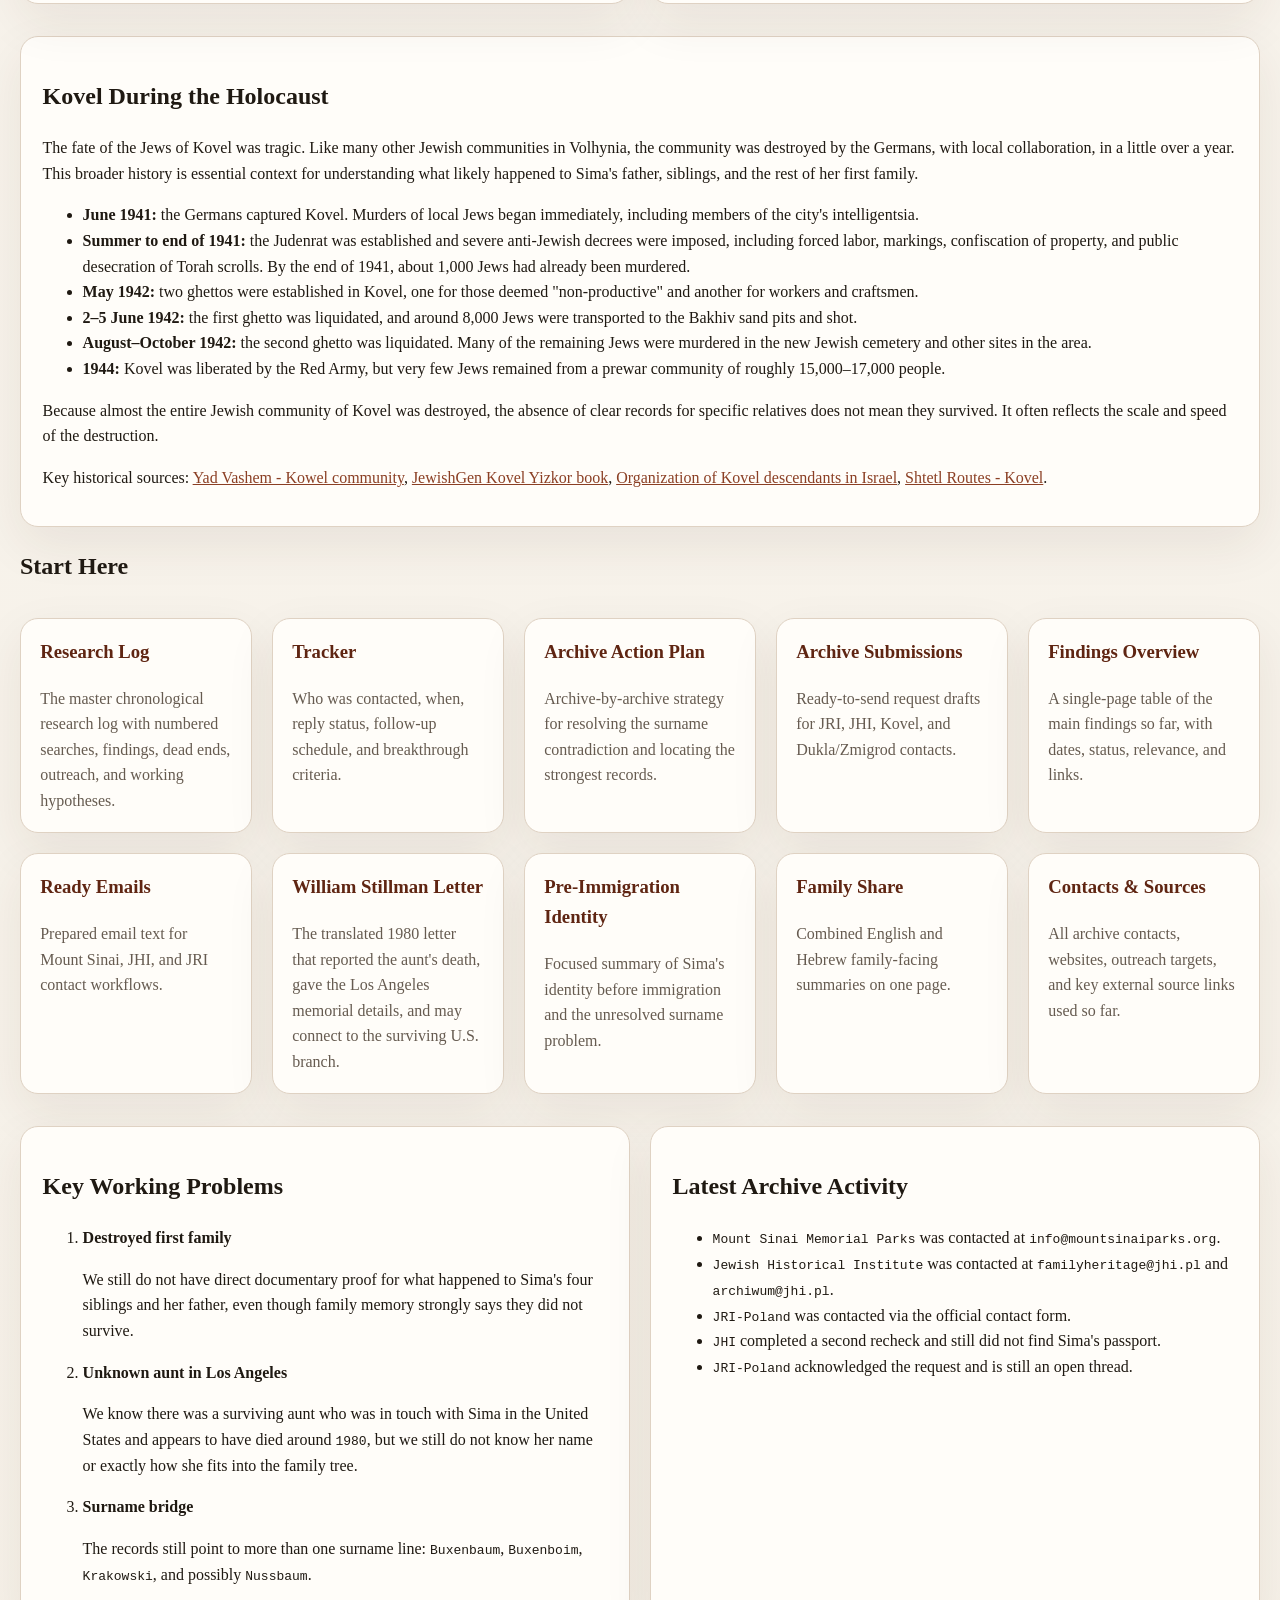
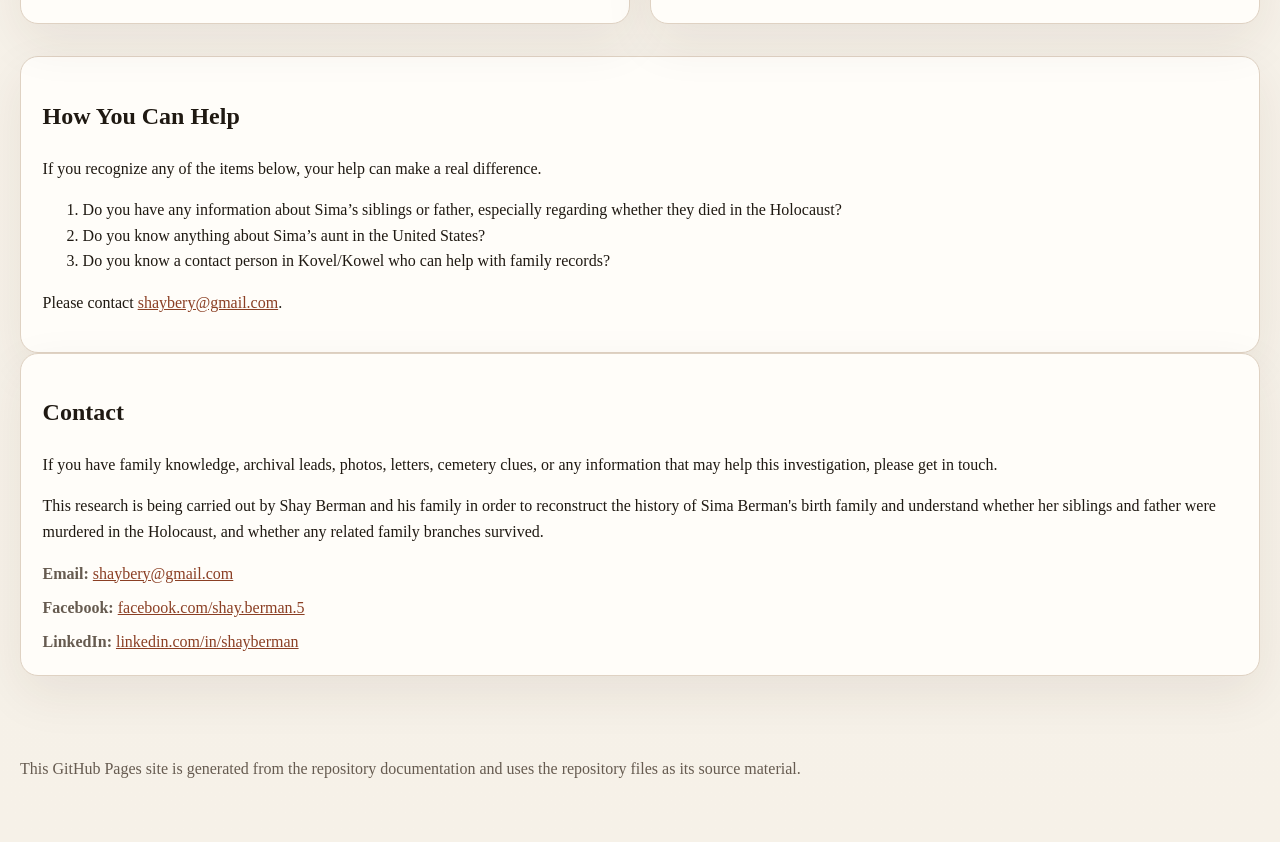
==== commit ab1c3d35: "Remove phone number from homepage" ====
--- a/index.html
+++ b/index.html
@@ -259,7 +259,7 @@
           <li>Do you know anything about Sima’s aunt in the United States?</li>
           <li>Do you know a contact person in Kovel/Kowel who can help with family records?</li>
         </ol>
-        <p>Please contact <a href="mailto:shaybery@gmail.com">shaybery@gmail.com</a> or call <a href="tel:+972528544633">+972-52-8544633</a>.</p>
+        <p>Please contact <a href="mailto:shaybery@gmail.com">shaybery@gmail.com</a>.</p>
       </section>
 
       <section class="card contact-card">
